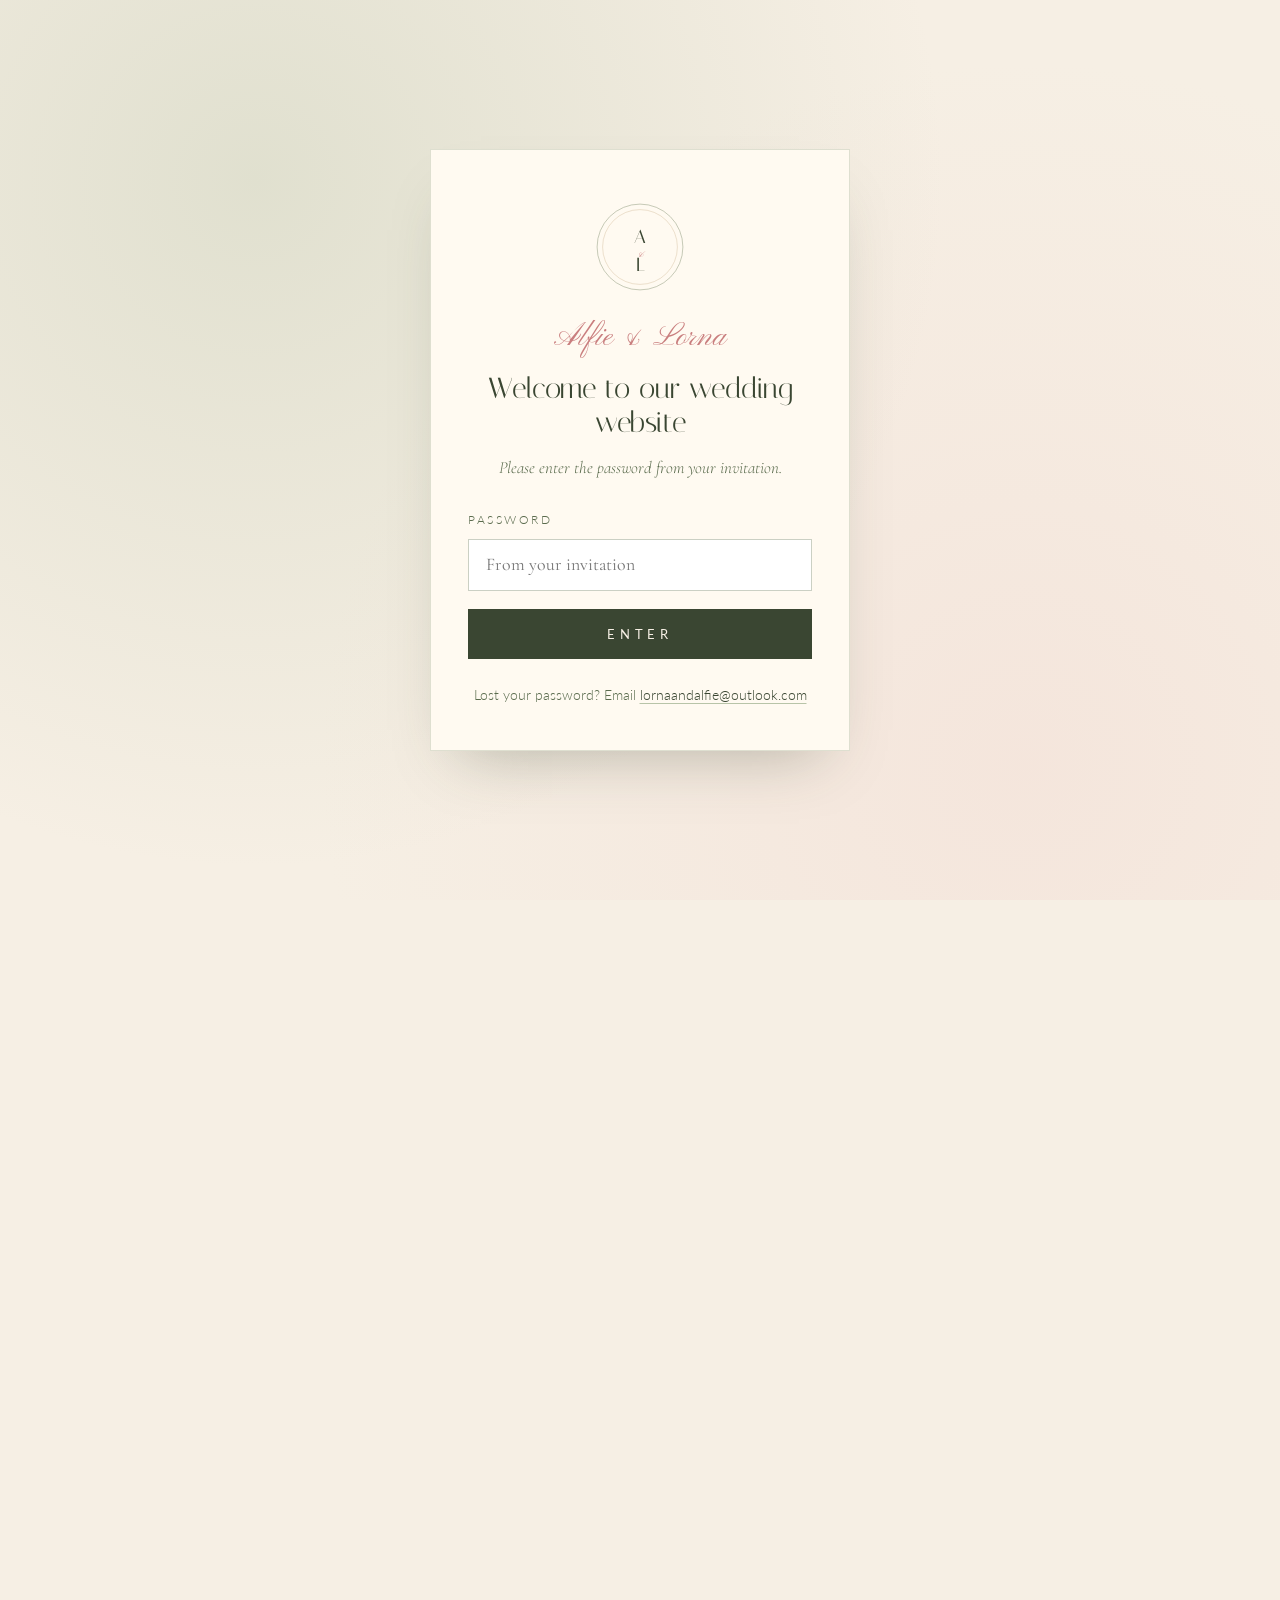
==== day.html @ e1219769 "Guest list: add Katie Broomhead, Jacs Payne, Rachael Farrell (day); RSVP deadline -> 1st October Co-" ====
<!DOCTYPE html>
<html lang="en-GB">
<head>
  <meta charset="UTF-8" />
  <script>document.documentElement.className += " js";</script>
  <meta name="viewport" content="width=device-width, initial-scale=1.0, viewport-fit=cover" />
  <meta name="theme-color" content="#f6efe4" />
  <!-- Private wedding site. Kept out of search engines: see also robots.txt -->
  <meta name="robots" content="noindex, nofollow" />

  <title>The Day · Alfie &amp; Lorna</title>
  <meta name="description" content="The order of the day for Alfie and Lorna's wedding at Fruin Farm on 15 May 2027, from the 1:00 pm ceremony through to the evening ceilidh." />
  <link rel="canonical" href="https://www.alflorna.com/day" />

  <!-- Social share card (WhatsApp / iMessage / Facebook) -->
  <meta property="og:type" content="website" />
  <meta property="og:site_name" content="Alfie &amp; Lorna" />
  <meta property="og:title" content="The Day · Alfie &amp; Lorna" />
  <meta property="og:description" content="The order of the day for Alfie and Lorna's wedding at Fruin Farm on 15 May 2027, from the 1:00 pm ceremony through to the evening ceilidh." />
  <meta property="og:locale" content="en_GB" />
  <meta property="og:url" content="https://www.alflorna.com/day" />
  <meta property="og:image" content="https://www.alflorna.com/brand_assets/header_glen.jpg" />
  <meta property="og:image:alt" content="Glen Fruin, looking over the hills near Fruin Farm" />
  <meta name="twitter:card" content="summary_large_image" />
  <meta name="twitter:image" content="https://www.alflorna.com/brand_assets/header_glen.jpg" />
  <meta name="twitter:title" content="The Day · Alfie &amp; Lorna" />
  <meta name="twitter:description" content="The order of the day for Alfie and Lorna's wedding at Fruin Farm on 15 May 2027, from the 1:00 pm ceremony through to the evening ceilidh." />
  <link rel="icon" href="/favicon.svg" type="image/svg+xml" />
  <link rel="preconnect" href="https://fonts.googleapis.com" />
  <link rel="preconnect" href="https://fonts.gstatic.com" crossorigin />
  <link href="https://fonts.googleapis.com/css2?family=Cormorant+Garamond:ital,wght@0,400;0,500;0,600;1,400&family=Italiana&family=Lato:wght@300;400;700&family=Pinyon+Script&display=swap" rel="stylesheet" />
  <link rel="stylesheet" href="styles.css?v=20260729-72" />

  <script type="application/ld+json">
  {
    "@context": "https://schema.org",
    "@type": "Event",
    "name": "The Wedding of Alfie & Lorna",
    "startDate": "2027-05-15T13:30:00+01:00",
    "eventStatus": "https://schema.org/EventScheduled",
    "eventAttendanceMode": "https://schema.org/OfflineEventAttendanceMode",
    "description": "The wedding of Alfie & Lorna at Fruin Farm, Glen Fruin, Loch Lomond, Scotland.",
    "location": {
      "@type": "Place",
      "name": "Fruin Farm",
      "address": {
        "@type": "PostalAddress",
        "streetAddress": "Glen Fruin",
        "addressLocality": "Helensburgh",
        "postalCode": "G84 9EE",
        "addressRegion": "Argyll and Bute",
        "addressCountry": "GB"
      },
      "geo": {
        "@type": "GeoCoordinates",
        "latitude": 56.0157,
        "longitude": -4.7270
      }
    }
  }
  </script>
</head><body>
<!-- ============ DRIFTING LEAVES BACKDROP ============ -->
  <div class="leaves" aria-hidden="true">
    <span class="leaf leaf-1"></span>
    <span class="leaf leaf-2"></span>
    <span class="leaf leaf-3"></span>
    <span class="leaf leaf-4"></span>
    <span class="leaf leaf-5"></span>
    <span class="leaf leaf-6"></span>
    <span class="leaf leaf-7"></span>
    <span class="leaf leaf-8"></span>
    <span class="leaf leaf-9"></span>
  </div>

  <!-- Right-rail navigator removed -->

<!-- ============ GUEST LOGIN GATE ============ -->
  <div id="gate" class="gate" hidden>
    <div class="gate-card">
      <svg viewBox="0 0 200 200" class="gate-mark" aria-hidden="true">
        <circle cx="100" cy="100" r="78" fill="none" stroke="#7d8a6b" stroke-width="0.8" />
        <circle cx="100" cy="100" r="68" fill="none" stroke="#b89968" stroke-width="0.5" />
        <text x="100" y="92" text-anchor="middle" font-family="Italiana, serif" font-size="34" fill="#3a4632">A</text>
        <text x="100" y="118" text-anchor="middle" font-family="Pinyon Script, cursive" font-size="22" fill="#c97e7e" font-style="italic">&amp;</text>
        <text x="100" y="144" text-anchor="middle" font-family="Italiana, serif" font-size="34" fill="#3a4632">L</text>
      </svg>
      <p class="gate-eyebrow">Alfie &amp; Lorna</p>
      <p class="gate-title">Welcome to our wedding website</p>
      <p class="gate-lead">Please enter the password from your invitation.</p>
      <form id="gate-form" class="gate-form">
        <label>Password
          <input type="password" id="gate-pass" autocomplete="current-password" placeholder="From your invitation" required />
        </label>
        <button type="submit" class="primary-btn">Enter</button>
        <p id="gate-error" class="gate-error" hidden></p>
      </form>
      <p class="gate-help">Lost your password? Email <a href="mailto:lornaandalfie@outlook.com">lornaandalfie@outlook.com</a></p>
    </div>
  </div>

  <div class="nav-backdrop" id="nav-backdrop" aria-hidden="true"></div>

  <main id="site-view">

    <!-- ============ TOP NAV ============ -->
    <nav class="topnav" id="topnav">
      <a href="/" class="brand" aria-label="Alfie and Lorna home">
        <svg viewBox="0 0 140 60" width="140" height="60">
          <text x="70" y="44" text-anchor="middle" font-family="Italiana, serif" font-size="44" fill="currentColor" letter-spacing="2">A<tspan fill="#c97e7e" font-family="Pinyon Script, cursive" font-size="36" dx="6" dy="-4">&amp;</tspan><tspan dx="6" dy="4">L</tspan></text>
        </svg>
      </a>
      <div class="nav-countdown" aria-label="Countdown to the wedding">
        <span class="cd-title">Countdown</span>
        <span class="cd-units"><span><b data-cd="days">--</b>d</span><span><b data-cd="hours">--</b>h</span><span><b data-cd="minutes">--</b>m</span><span><b data-cd="seconds">--</b>s</span></span>
      </div>
      <button class="nav-toggle" id="nav-toggle" aria-label="Open menu" aria-expanded="false">
        <span></span><span></span><span></span>
      </button>
      <ul id="nav-menu">
        <li><a href="/">Home</a></li>
        <li><a href="/day">The Day</a></li>
        <li class="nav-dropdown">
          <button type="button" class="nav-drop-btn" id="nav-drop-btn" aria-expanded="false" aria-haspopup="true">
            Info
            <svg viewBox="0 0 24 24" width="12" height="12" aria-hidden="true"><path d="M5 9 L12 16 L19 9" fill="none" stroke="currentColor" stroke-width="2" stroke-linecap="round" stroke-linejoin="round"/></svg>
          </button>
          <ul class="nav-drop-menu" id="nav-drop-menu" hidden>
            <li><a href="/#story">Our Story</a></li>
            <li><a href="/venue">Venue</a></li>
            <li><a href="/travel">Travel &amp; Stay</a></li>
            <li><a href="/gallery">Gallery</a></li>
            <li><a href="/dress">Dress Code</a></li>
            <li><a href="/faq">FAQs</a></li>
          </ul>
        </li>
        <li><a href="/rsvp" class="nav-rsvp">RSVP</a></li>
      </ul>
    </nav>

<!-- ============ THE DAY / SCHEDULE ============ -->
    <div class="tartan-stripe" aria-hidden="true"></div>
    <section id="schedule" class="section section-sage">
      <p class="section-eyebrow reveal">The Day</p>
      <h1 class="page-title reveal">Order of celebrations</h1>
      <p class="lead reveal">Here's how the day will unfold. Times are approximate.</p>

      <ol class="schedule">
        <li class="reveal">
          <div class="sch-icon">
            <svg viewBox="0 0 40 40"><circle cx="20" cy="20" r="14" fill="none" stroke="#3a4632" stroke-width="1.2"/><path d="M20 12 V20 L26 24" fill="none" stroke="#3a4632" stroke-width="1.2" stroke-linecap="round"/></svg>
          </div>
          <span class="time">1:00 pm</span>
          <div class="sch-text"><strong>Guests arrive</strong></div>
        </li>
        <li class="reveal">
          <div class="sch-icon">
            <svg viewBox="0 0 40 40"><path d="M10 30 L20 14 L30 30 Z M16 30 V24 H24 V30" fill="none" stroke="#3a4632" stroke-width="1.2" stroke-linejoin="round"/></svg>
          </div>
          <span class="time">1:30 pm</span>
          <div class="sch-text"><strong>The ceremony</strong><span>Outdoors, weather permitting. Please be seated a little before 1:30 pm so we can begin on time.</span></div>
        </li>
        <li class="reveal">
          <div class="sch-icon">
            <svg viewBox="0 0 40 40"><path d="M14 14 V26 Q14 30 20 30 Q26 30 26 26 V14 Z M14 14 H26 M20 30 V36" fill="none" stroke="#3a4632" stroke-width="1.2" stroke-linejoin="round"/></svg>
          </div>
          <span class="time">2:00 pm</span>
          <div class="sch-text"><strong>Drinks, canapés &amp; photographs</strong><span>2:00 to 4:00 pm.</span></div>
        </li>
        <li class="reveal">
          <div class="sch-icon">
            <svg viewBox="0 0 40 40"><circle cx="20" cy="22" r="9" fill="none" stroke="#3a4632" stroke-width="1.2"/><path d="M11 22 H29 M14 12 H26" fill="none" stroke="#3a4632" stroke-width="1.2" stroke-linecap="round"/></svg>
          </div>
          <span class="time">4:00 pm</span>
          <div class="sch-text"><strong>Wedding meal &amp; speeches</strong><span>4:00 to 6:00 pm.</span></div>
        </li>
        <li class="reveal">
          <div class="sch-icon">
            <svg viewBox="0 0 40 40"><circle cx="20" cy="16" r="6" fill="none" stroke="#3a4632" stroke-width="1.2"/><path d="M20 22 C12 22 8 28 8 34 H32 C32 28 28 22 20 22 Z" fill="none" stroke="#3a4632" stroke-width="1.2" stroke-linejoin="round"/></svg>
          </div>
          <span class="time">6:00 pm</span>
          <div class="sch-text"><strong>Evening guests arrive</strong></div>
        </li>
        <li class="reveal">
          <div class="sch-icon">
            <svg viewBox="0 0 40 40"><path d="M12 28 H28 M14 28 V18 H26 V28 M16 18 V14 H24 V18 M19 14 V10 H21 V14" fill="none" stroke="#3a4632" stroke-width="1.2"/></svg>
          </div>
          <span class="time">6:30 pm</span>
          <div class="sch-text"><strong>Cake cut &amp; first dance</strong></div>
        </li>
        <li class="reveal">
          <div class="sch-icon">
            <svg viewBox="0 0 40 40"><path d="M14 12 V24 A4 4 0 1 0 18 24 V14 H26" fill="none" stroke="#3a4632" stroke-width="1.2" stroke-linejoin="round"/></svg>
          </div>
          <span class="time">7:00 pm</span>
          <div class="sch-text"><strong>Ceilidh</strong><span>Live ceilidh band. No experience needed, the caller will keep you right.</span></div>
        </li>
        <li class="reveal">
          <div class="sch-icon">
            <svg viewBox="0 0 40 40"><path d="M12 16 H26 V24 Q26 28 20 28 Q14 28 14 24 Z M26 18 H30 Q32 20 30 22 H26" fill="none" stroke="#3a4632" stroke-width="1.2" stroke-linejoin="round"/><path d="M16 12 Q17 10 16 8 M21 12 Q22 10 21 8" fill="none" stroke="#3a4632" stroke-width="1.2" stroke-linecap="round"/></svg>
          </div>
          <span class="time">8:30 pm</span>
          <div class="sch-text"><strong>Band break &amp; evening buffet</strong></div>
        </li>
        <li class="reveal">
          <div class="sch-icon">
            <svg viewBox="0 0 40 40"><path d="M14 12 V24 A4 4 0 1 0 18 24 V14 H26 M26 12 V22 A4 4 0 1 1 22 26" fill="none" stroke="#3a4632" stroke-width="1.2" stroke-linejoin="round"/></svg>
          </div>
          <span class="time">9:00 pm</span>
          <div class="sch-text"><strong>Evening band</strong></div>
        </li>
        <li class="reveal">
          <div class="sch-icon">
            <svg viewBox="0 0 40 40"><path d="M14 14 V26 Q14 30 20 30 Q26 30 26 26 V14 Z M14 14 H26 M20 30 V36" fill="none" stroke="#3a4632" stroke-width="1.2" stroke-linejoin="round"/></svg>
          </div>
          <span class="time">11:45 pm</span>
          <div class="sch-text"><strong>Last orders</strong></div>
        </li>
        <li class="reveal">
          <div class="sch-icon">
            <svg viewBox="0 0 40 40"><path d="M28 18 A8 8 0 1 1 22 12 A6 6 0 0 0 28 18 Z" fill="none" stroke="#3a4632" stroke-width="1.2" stroke-linejoin="round"/></svg>
          </div>
          <span class="time">12:00 am</span>
          <div class="sch-text"><strong>Home time</strong><span>Thank you for celebrating with us. Safe travels home.</span></div>
        </li>
      </ol>
    </section>

    <div class="tartan-stripe tartan-stripe-footer" aria-hidden="true"></div>

<!-- ============ FOOTER ============ -->
    <footer class="site-footer">
      <div class="footer-mark">
        <svg viewBox="0 0 100 100">
          <circle cx="50" cy="50" r="40" fill="none" stroke="#b89968" stroke-width="0.6"/>
          <text x="50" y="46" text-anchor="middle" font-family="Italiana, serif" font-size="22" fill="#f6efe4">A</text>
          <text x="50" y="62" text-anchor="middle" font-family="Pinyon Script, cursive" font-size="14" fill="#c97e7e">&amp;</text>
          <text x="50" y="78" text-anchor="middle" font-family="Italiana, serif" font-size="22" fill="#f6efe4">L</text>
        </svg>
      </div>
      <p class="footer-line">Alfie &amp; Lorna · Fruin Farm · 15 May 2027</p>
      <p class="muted">Questions? <a href="mailto:lornaandalfie@outlook.com">lornaandalfie@outlook.com</a></p>
      <p class="footer-credit"><span class="saltire" aria-label="Scotland" title="Scotland"></span></p>
      <p class="footer-by">Website by <a href="https://autoeight.ai/" target="_blank" rel="noopener">Autoeight AI</a></p>
    </footer>
  </main>

  <script src="guests.js?v=20260729-6"></script>
  <script src="app.js?v=20260729-27"></script>
</body>
</html>
---- styles.css ----
/* =========================================================
   Alfie & Lorna — elegant, classic, floral, Scottish wildlife
   ========================================================= */

:root {
  --cream: #f6efe4;
  --cream-2: #ede4d3;
  --paper: #fffaf1;
  --sage: #b8c4a8;
  --sage-deep: #7d8a6b;
  --sage-deeper: #5a6b4d;
  --forest: #3a4632;
  --blush: #f3dcd4;
  --blush-soft: #faece6;
  --blush-deep: #c97e7e;
  --peach: #e8c4a8;
  --fox: #a85a3a;
  --gold: #b89968;
  --ink: #2a2620;

  --serif: 'Cormorant Garamond', 'Garamond', serif;
  --display: 'Italiana', 'Cormorant Garamond', serif;
  --script: 'Pinyon Script', 'Brush Script MT', cursive;
  --sans: 'Lato', system-ui, sans-serif;

  --shadow-soft: 0 20px 50px -25px rgba(58, 70, 50, 0.25);
  --shadow-lift: 0 30px 60px -30px rgba(58, 70, 50, 0.35);
}

* { box-sizing: border-box; }

html { scroll-behavior: smooth; }

html, body {
  margin: 0;
  padding: 0;
  background: var(--cream);
  color: var(--ink);
  font-family: var(--sans);
  font-weight: 300;
  line-height: 1.7;
  font-size: 17px;
  -webkit-font-smoothing: antialiased;
  overflow-x: hidden;
}

/* Subtle paper texture */
body::before {
  content: "";
  position: fixed;
  inset: 0;
  pointer-events: none;
  z-index: 1;
  opacity: 0.35;
  mix-blend-mode: multiply;
  background-image:
    radial-gradient(circle at 20% 30%, rgba(184, 153, 104, 0.05) 1px, transparent 1px),
    radial-gradient(circle at 70% 80%, rgba(125, 138, 107, 0.05) 1px, transparent 1px);
  background-size: 4px 4px, 7px 7px;
}

h1, h2, h3, h4 {
  font-family: var(--serif);
  font-weight: 500;
  letter-spacing: 0.01em;
  margin: 0 0 0.6em;
  color: var(--forest);
}

/* .page-title is the single <h1> on the inner pages. It must render exactly
   like an h2 — the change is document structure, not design. */
h2,
.page-title {
  font-family: var(--display);
  font-size: clamp(2.2rem, 5vw, 4rem);
  text-align: center;
  margin-bottom: 0.4em;
  line-height: 1.05;
}

h3 { font-size: 1.4rem; font-style: italic; font-weight: 500; }
h4 { font-size: 1.2rem; font-style: italic; font-weight: 500; }

a {
  color: var(--forest);
  text-decoration: underline;
  text-decoration-color: var(--sage);
  text-underline-offset: 3px;
  transition: color .25s, text-decoration-color .25s;
}
a:hover { color: var(--blush-deep); text-decoration-color: var(--blush-deep); }

.section-eyebrow {
  text-align: center;
  font-family: var(--script);
  font-size: 2rem;
  color: var(--blush-deep);
  margin: 0 0 0.2em;
  letter-spacing: 0.02em;
}

.lead {
  text-align: center;
  font-family: var(--serif);
  font-style: italic;
  font-size: clamp(1.05rem, 1.6vw, 1.25rem);
  color: var(--sage-deeper);
  max-width: 680px;
  margin: 0 auto 3.5rem;
}

.subhead {
  text-align: center;
  font-family: var(--display);
  font-size: clamp(1.6rem, 3vw, 2.2rem);
  margin: 5rem 0 2rem;
  color: var(--forest);
}

.amp {
  font-family: var(--script);
  color: var(--blush-deep);
  font-weight: 400;
  margin: 0 0.18em;
}

/* =========================================================
   INTRO ANIMATION
   ========================================================= */
.intro {
  position: fixed;
  inset: 0;
  z-index: 1000;
  overflow: hidden;
  pointer-events: none;            /* never blocks the site underneath */
}
/* Two cream panels that part like opening a book, revealing the site */
.intro-half {
  position: absolute;
  top: 0;
  bottom: 0;
  width: 50.5%;                    /* slight overlap so there's no centre seam */
  background: var(--cream);
  will-change: transform;
}
.intro-left {
  left: 0;
  animation: bookLeft 1.15s 2s cubic-bezier(0.66, 0, 0.2, 1) forwards;
}
.intro-right {
  right: 0;
  animation: bookRight 1.15s 2s cubic-bezier(0.66, 0, 0.2, 1) forwards;
}
.intro-mark {
  position: absolute;
  top: 50%;
  left: 50%;
  width: 200px;
  height: 200px;
  transform: translate(-50%, -50%);
  animation: introScale 1.6s ease-out, markOut 0.55s 1.85s ease-in forwards;
}
.intro-ring {
  transform-origin: center;
  animation: ringDraw 1.4s ease-out;
}
.intro-ring-2 { animation-delay: 0.2s; animation-fill-mode: backwards; }
.intro-mark text {
  opacity: 0;
  animation: textIn 0.8s 0.6s forwards;
}
.intro.is-done { display: none; }

@keyframes bookLeft  { to { transform: translateX(-100%); } }
@keyframes bookRight { to { transform: translateX(100%); } }
@keyframes markOut {
  to { opacity: 0; transform: translate(-50%, -50%) scale(1.08); }
}
@keyframes introScale {
  from { opacity: 0; transform: translate(-50%, -50%) scale(0.85); }
  to   { opacity: 1; transform: translate(-50%, -50%) scale(1); }
}
@keyframes ringDraw {
  from { stroke-dasharray: 500; stroke-dashoffset: 500; opacity: 0; }
  to { stroke-dasharray: 500; stroke-dashoffset: 0; opacity: 1; }
}
@keyframes textIn { to { opacity: 1; } }

/* =========================================================
   DRIFTING LEAVES
   ========================================================= */
.leaves {
  position: fixed;
  inset: 0;
  pointer-events: none;
  z-index: 2;
  overflow: hidden;
  /* Hint to the compositor that this layer animates — keeps it on the GPU. */
  contain: strict;
}
/* A real-looking leaf: asymmetric blade, midrib, side veins and a stem.
   The span falls slowly; its ::before sways like a leaf on the air.
   Everything stays transform/opacity-only for compositing. */
.leaf {
  position: absolute;
  top: -10%;
  width: 22px;
  height: 28px;
  opacity: 0;
  /* ease-in gives the fall a gravitational pull (accelerates downward) */
  animation: leafFall var(--fall, 40s) cubic-bezier(0.38, 0.03, 0.9, 0.72) infinite;
  animation-delay: var(--delay, 0s);
  will-change: transform, opacity;
  transform: translate3d(0, 0, 0);
  backface-visibility: hidden;
}
.leaf::before {
  content: "";
  display: block;
  width: 100%;
  height: 100%;
  transform: scale(var(--leaf-scale, 1));
  background: no-repeat center / contain;
  /* Real leaf photos (cut to transparency) */
  background-image: url("brand_assets/leaf_cut.png");
  animation: leafSway var(--sway, 5.4s) ease-in-out infinite alternate;
}
/* A second leaf shape (transparent sycamore) mixed among the green */
.leaf-2::before,
.leaf-4::before,
.leaf-6::before,
.leaf-8::before {
  background-image: url("brand_assets/pngtree-sycamore-leaf-wide-and-lobed-isolated-on-transparent-background-png-image_21221949.png");
}

/* Staggered delays keep several leaves falling top→bottom at any moment,
   with varied speed, size and sway for a natural look. */
.leaf-1 { left: 8%;  --delay: 0s;  --fall: 22s; --sway: 5.1s; --leaf-scale: 1;    }
.leaf-2 { left: 20%; --delay: 12s; --fall: 27s; --sway: 6.2s; --leaf-scale: 0.8;  }
.leaf-3 { left: 33%; --delay: 5s;  --fall: 24s; --sway: 4.8s; --leaf-scale: 1.05; }
.leaf-4 { left: 46%; --delay: 17s; --fall: 29s; --sway: 5.8s; --leaf-scale: 0.9;  }
.leaf-5 { left: 58%; --delay: 8s;  --fall: 25s; --sway: 5.5s; --leaf-scale: 0.7;  }
.leaf-6 { left: 70%; --delay: 20s; --fall: 31s; --sway: 6.6s; --leaf-scale: 0.95; }
.leaf-7 { left: 82%; --delay: 3s;  --fall: 23s; --sway: 5.3s; --leaf-scale: 1.1;  }
.leaf-8 { left: 92%; --delay: 15s; --fall: 28s; --sway: 6.0s; --leaf-scale: 0.75; }
.leaf-9 { left: 26%; --delay: 24s; --fall: 33s; --sway: 5.7s; --leaf-scale: 0.85; }

/* Slow fall straight down the compositor; gentle horizontal wander built
   into the sway. Subtle: barely-there opacity, no full rotations. */
@keyframes leafFall {
  0%   { transform: translate3d(0, -6vh, 0); opacity: 0; }
  6%   { opacity: 0.32; }
  25%  { transform: translate3d(5vw, 24vh, 0); }
  50%  { transform: translate3d(-3vw, 52vh, 0); }
  75%  { transform: translate3d(6vw, 80vh, 0); }
  84%  { opacity: 0.32; }
  100% { transform: translate3d(2vw, 114vh, 0); opacity: 0; }
}
@keyframes leafSway {
  0%   { transform: scale(var(--leaf-scale, 1)) rotate(-58deg) translateX(-16px); }
  50%  { transform: scale(var(--leaf-scale, 1)) rotate(20deg)  translateX(4px); }
  100% { transform: scale(var(--leaf-scale, 1)) rotate(74deg)  translateX(16px); }
}

/* Pause the animation entirely when the tab is hidden — saves CPU/battery. */
.leaves[data-paused="1"] .leaf { animation-play-state: paused; }

/* Drop two leaves on small screens — fewer composited layers, smoother scroll. */
@media (max-width: 720px) {
  .leaf-4, .leaf-5, .leaf-6, .leaf-7, .leaf-8, .leaf-9 { display: none; }
}

/* =========================================================
   TOP NAV
   ========================================================= */
.topnav {
  position: fixed;
  top: 0;
  left: 0;
  right: 0;
  z-index: 100;
  display: flex;
  align-items: center;
  justify-content: space-between;
  padding: 1.2rem 2rem;
  transition: background .35s, box-shadow .35s, padding .35s;
}
.topnav.scrolled {
  background: rgba(246, 239, 228, 0.92);
  backdrop-filter: blur(10px);
  -webkit-backdrop-filter: blur(10px);
  box-shadow: 0 2px 20px -10px rgba(58, 70, 50, 0.2);
  padding: 0.7rem 2rem;
}
.topnav .brand {
  color: var(--forest);
  display: flex;
  align-items: center;
  text-decoration: none;
  transition: transform .3s, color .3s;
}
.topnav .brand:hover { transform: scale(1.04); color: var(--blush-deep); }
.topnav .brand svg { display: block; transition: width .35s, height .35s; }
.topnav.scrolled .brand svg { width: 100px; height: 44px; }
.topnav ul {
  list-style: none;
  display: flex;
  gap: 1.8rem;
  margin: 0;
  padding: 0;
}
.topnav a {
  position: relative;
  font-family: var(--sans);
  font-size: 0.74rem;
  letter-spacing: 0.22em;
  text-transform: uppercase;
  color: var(--forest);
  text-decoration: none;
  padding: 4px 0;
}
.topnav a::after {
  content: "";
  position: absolute;
  left: 50%;
  bottom: -2px;
  width: 0;
  height: 1px;
  background: var(--blush-deep);
  transition: width .35s, left .35s;
}
.topnav a:hover { color: var(--blush-deep); }
.topnav a:hover::after { width: 100%; left: 0; }

.nav-toggle {
  display: none;
  background: none;
  border: none;
  cursor: pointer;
  width: 28px;
  height: 22px;
  position: relative;
  padding: 0;
}
.nav-toggle span {
  display: block;
  position: absolute;
  left: 0;
  width: 100%;
  height: 2.5px;
  border-radius: 2px;
  background: var(--forest);
  box-shadow: 0 1px 2px rgba(0, 0, 0, 0.28);   /* readable on any background */
  transition: transform .3s, opacity .3s, top .3s;
}
.nav-toggle span:nth-child(1) { top: 4px; }
.nav-toggle span:nth-child(2) { top: 11px; }
.nav-toggle span:nth-child(3) { top: 18px; }
.nav-toggle.is-open span:nth-child(1) { top: 11px; transform: rotate(45deg); }
.nav-toggle.is-open span:nth-child(2) { opacity: 0; }
.nav-toggle.is-open span:nth-child(3) { top: 11px; transform: rotate(-45deg); }

/* Menu dismiss scrim — only used on mobile (see media query below) */
.nav-backdrop { display: none; }

/* =========================================================
   HERO
   ========================================================= */
.hero {
  position: relative;
  min-height: 100vh;
  display: flex;
  flex-direction: column;
  overflow: hidden;
}
.hero-bg {
  position: absolute;
  inset: 0;
  background:
    radial-gradient(ellipse at 30% 20%, rgba(243, 220, 212, 0.55) 0%, transparent 50%),
    radial-gradient(ellipse at 70% 80%, rgba(184, 196, 168, 0.55) 0%, transparent 55%),
    linear-gradient(180deg, #fbf6ec 0%, var(--cream) 100%);
}

/* Glen Fruin panorama — framed at its natural size so it stays sharp */
.hero-photo {
  width: min(1000px, 92vw);
  margin: 2.4rem auto 0;
}
.hero-photo img {
  display: block;
  width: 100%;
  height: clamp(200px, 32vh, 330px);
  object-fit: cover;
  object-position: center 55%;
  border-radius: 14px;
  border: 1px solid rgba(125, 138, 107, 0.3);
  box-shadow: var(--shadow-lift);
}

.hero-wildlife { position: absolute; inset: 0; pointer-events: none; }

.branch {
  position: absolute;
  width: 40vw;
  max-width: 540px;
  min-width: 280px;
  opacity: 0.85;
}
.branch-tl { top: 0; left: 0; }
.branch-br { bottom: 0; right: 0; transform: scale(-1, 1); }
.branch-br > g { transform-origin: center; }
.draw-path path {
  stroke-dasharray: 600;
  stroke-dashoffset: 600;
  animation: drawPath 2.4s 2s ease-out forwards;
}
.bloom { opacity: 0; animation: bloomIn 1.2s 3.6s ease-out forwards; }

@keyframes drawPath { to { stroke-dashoffset: 0; } }
@keyframes bloomIn  { from { opacity: 0; transform: scale(0.8); } to { opacity: 1; transform: scale(1); } }

/* (fox + flying birds removed — only the small kingfisher remains) */

.hero-inner {
  position: relative;
  z-index: 5;
  flex: 1;
  display: flex;
  flex-direction: column;
  align-items: center;
  justify-content: center;
  text-align: center;
  padding: 7rem 1.5rem 4rem;
}

.eyebrow {
  font-family: var(--script);
  font-size: 1.7rem;
  color: var(--blush-deep);
  margin: 0 0 0.4rem;
  letter-spacing: 0.02em;
}

.couple-names {
  font-family: var(--display);
  font-size: clamp(3.8rem, 11vw, 7.5rem);
  font-weight: 400;
  margin: 0;
  line-height: 1;
  color: var(--forest);
  display: flex;
  flex-wrap: wrap;
  justify-content: center;
  gap: 0 0.15em;
}
.couple-names > span {
  display: inline-block;
}
.couple-names > span:nth-child(2) { color: var(--blush-deep); font-family: var(--script); font-size: 0.7em; align-self: center; }

/* One-off, low-key warm flame that sweeps across the names left → right on
   first load (added/removed by JS after the intro). */
.home .couple-names.flame span {
  color: transparent;
  -webkit-text-fill-color: transparent;
  background-image: linear-gradient(100deg,
    #fdfaf3 0%,  #fdfaf3 42%,
    #edcaa6 47%, #f6e3ca 50%, #edcaa6 53%,
    #fdfaf3 58%, #fdfaf3 100%);
  -webkit-background-clip: text;
  background-clip: text;
  background-size: 300% 100%;
  background-position: 100% 0;
  text-shadow: none;
  animation: nameFlame 2s ease-out forwards;
}
.home .couple-names.flame span:nth-child(1) { animation-delay: 0s; }
.home .couple-names.flame span:nth-child(2) { animation-delay: .35s; }
.home .couple-names.flame span:nth-child(3) { animation-delay: .7s; }
@keyframes nameFlame {
  from { background-position: 100% 0; }
  to   { background-position: 0% 0; }
}

.hero-divider {
  display: flex;
  align-items: center;
  gap: 1rem;
  margin: 2rem 0 1.4rem;
  width: min(360px, 80vw);
}
.hero-divider span {
  flex: 1;
  height: 1px;
  background: linear-gradient(90deg, transparent, var(--sage-deep), transparent);
}
.hero-divider svg { animation: starSpin 8s ease-in-out infinite; }
@keyframes starSpin { 0%,100% { transform: rotate(0); } 50% { transform: rotate(180deg); } }

.hero-date {
  font-family: var(--serif);
  font-size: clamp(1.1rem, 1.6vw, 1.4rem);
  font-style: italic;
  margin: 0 0 0.5rem;
  color: var(--forest);
  letter-spacing: 0.04em;
}
.hero-venue {
  font-family: var(--sans);
  font-size: 0.78rem;
  letter-spacing: 0.35em;
  text-transform: uppercase;
  color: var(--sage-deeper);
  margin: 0;
}

/* Countdown */
.countdown {
  display: flex;
  gap: 1.4rem;
  margin: 3rem 0 2.5rem;
  flex-wrap: wrap;
  justify-content: center;
}
.cd-block {
  min-width: 80px;
  padding: 1.1rem 1.4rem;
  background: rgba(255, 250, 241, 0.7);
  backdrop-filter: blur(6px);
  border: 1px solid rgba(125, 138, 107, 0.2);
  text-align: center;
  transition: transform .3s, box-shadow .3s;
}
.cd-block:hover { transform: translateY(-4px); box-shadow: var(--shadow-soft); }
.cd-num {
  display: block;
  font-family: var(--display);
  font-size: 2.2rem;
  color: var(--forest);
  line-height: 1;
}
.cd-lbl {
  display: block;
  margin-top: 0.4rem;
  font-family: var(--sans);
  font-size: 0.65rem;
  letter-spacing: 0.3em;
  text-transform: uppercase;
  color: var(--sage-deeper);
}

.hero-actions {
  display: flex;
  flex-direction: column;
  align-items: center;
  gap: 1.4rem;
  margin-top: 1.4rem;
}

.hero-rsvp {
  display: inline-flex;
  align-items: center;
  gap: 0.7rem;
  padding: 1.1rem 3.2rem;
  background: var(--forest);
  color: var(--cream);
  font-family: var(--sans);
  font-size: 0.85rem;
  letter-spacing: 0.4em;
  text-transform: uppercase;
  text-decoration: none;
  position: relative;
  overflow: hidden;
  border: 1px solid var(--forest);
  box-shadow: 0 14px 30px -12px rgba(58, 70, 50, 0.45);
  transition: transform .3s, background .3s, box-shadow .3s, letter-spacing .3s;
}
.hero-rsvp::before {
  content: "";
  position: absolute;
  inset: 0;
  background: linear-gradient(135deg, transparent 40%, rgba(255,255,255,0.3), transparent 60%);
  transform: translateX(-100%);
  transition: transform .7s;
}
.hero-rsvp:hover {
  background: var(--blush-deep);
  border-color: var(--blush-deep);
  color: var(--cream);
  transform: translateY(-3px);
  letter-spacing: 0.45em;
  box-shadow: 0 20px 40px -14px rgba(201, 126, 126, 0.6);
}
.hero-rsvp:hover::before { transform: translateX(100%); }
.hero-rsvp svg { transition: transform .3s; }
.hero-rsvp:hover svg { transform: translateX(4px); }

.hero-cta {
  display: inline-flex;
  align-items: center;
  gap: 0.5rem;
  font-family: var(--sans);
  font-size: 0.72rem;
  letter-spacing: 0.35em;
  text-transform: uppercase;
  text-decoration: none;
  color: var(--sage-deeper);
  padding: 0.6rem 0;
  position: relative;
}
.hero-cta::after {
  content: "";
  position: absolute;
  left: 0;
  bottom: 0;
  width: 100%;
  height: 1px;
  background: var(--sage-deeper);
  transform-origin: center;
  animation: pulseLine 2.5s ease-in-out infinite;
}
.hero-cta svg { animation: bounceY 2.5s ease-in-out infinite; }
@keyframes pulseLine { 0%,100% { transform: scaleX(0.6); opacity: 0.5; } 50% { transform: scaleX(1); opacity: 1; } }
@keyframes bounceY { 0%,100% { transform: translateY(0); } 50% { transform: translateY(4px); } }

/* =========================================================
   QUOTE STRIP
   ========================================================= */
.quote-strip {
  background: var(--paper);
  padding: 5rem 1.5rem;
  text-align: center;
}
.quote-frame {
  max-width: 720px;
  margin: 0 auto;
}
.quote-flourish { width: 100%; max-width: 400px; height: 30px; }
.quote-flourish.flip { transform: rotate(180deg); }
.quote {
  font-family: var(--serif);
  font-style: italic;
  font-size: clamp(1.2rem, 2.5vw, 1.8rem);
  color: var(--forest);
  margin: 1.5rem 0;
  line-height: 1.5;
}
.quote-author {
  font-family: var(--sans);
  font-size: 0.75rem;
  letter-spacing: 0.3em;
  text-transform: uppercase;
  color: var(--sage-deeper);
  margin: 0;
}

/* =========================================================
   SECTIONS — base
   ========================================================= */
.section {
  padding: 7rem 1.5rem;
  position: relative;
  overflow: hidden;
}
.section-cream { background: var(--cream); }
.section-sage { background: linear-gradient(180deg, #d8dec9 0%, #c8d2b6 100%); }
.section-blush { background: linear-gradient(180deg, var(--blush-soft) 0%, var(--blush) 100%); }

.section-decor { position: absolute; pointer-events: none; }
.section-decor-tl { top: 30px; left: 30px; width: 200px; opacity: 0.5; }
.section-decor svg { width: 100%; height: 100%; }

/* Flower photo decoration (Day page, top-left) */
.section-decor-photo { opacity: 0.95; width: clamp(140px, 16vw, 220px); z-index: 1; }
.section-decor-photo img {
  display: block;
  width: 100%;
  height: auto;
  border-radius: 14px;
  box-shadow: 0 14px 34px -16px rgba(30, 38, 26, 0.55);
}

.floral-divider {
  display: flex;
  justify-content: center;
  margin: 0 auto 2rem;
  max-width: 320px;
}
.floral-divider svg { width: 100%; height: auto; }
.floral-divider .draw-path {
  stroke-dasharray: 400;
  stroke-dashoffset: 400;
  transition: stroke-dashoffset 1.6s ease-out;
}
.reveal.is-visible .floral-divider .draw-path,
.floral-divider.reveal.is-visible .draw-path { stroke-dashoffset: 0; }
.floral-divider .bloom-center {
  opacity: 0;
  transform-origin: 150px 25px;
  transform: scale(0.5);
  transition: opacity 0.8s 1s, transform 0.8s 1s;
}
.reveal.is-visible .floral-divider .bloom-center,
.floral-divider.reveal.is-visible .bloom-center { opacity: 1; transform: scale(1); }

/* =========================================================
   STORY / TIMELINE
   ========================================================= */
.timeline {
  position: relative;
  max-width: 720px;
  margin: 4rem auto 0;
  padding-left: 30px;
}
.timeline::before {
  content: "";
  position: absolute;
  left: 8px;
  top: 8px;
  bottom: 8px;
  width: 1px;
  background: linear-gradient(180deg, transparent, var(--sage-deep) 10%, var(--sage-deep) 90%, transparent);
}
.tl-item {
  position: relative;
  margin-bottom: 3rem;
}
.tl-item:last-child { margin-bottom: 0; }
.tl-dot {
  position: absolute;
  left: -30px;
  top: 6px;
  width: 18px;
  height: 18px;
  border-radius: 50%;
  background: var(--paper);
  border: 1.5px solid var(--sage-deep);
}
.tl-dot::after {
  content: "";
  position: absolute;
  inset: 4px;
  border-radius: 50%;
  background: var(--blush-deep);
  transform: scale(0);
  transition: transform .6s ease-out;
}
.tl-item.is-visible .tl-dot::after { transform: scale(1); }
.tl-dot-final { border-color: var(--blush-deep); }
.tl-dot-final::after { background: var(--blush-deep); }

.tl-content {
  background: var(--paper);
  padding: 1.6rem 1.8rem;
  border: 1px solid var(--cream-2);
  transition: transform .35s, box-shadow .35s;
}
.tl-content:hover { transform: translateY(-3px); box-shadow: var(--shadow-soft); }
.tl-date {
  font-family: var(--script);
  color: var(--blush-deep);
  font-size: 1.2rem;
  margin: 0 0 0.2rem;
}
.tl-content h3 { color: var(--forest); margin: 0 0 0.6rem; }
.tl-content p { margin: 0; }

/* =========================================================
   SCHEDULE
   ========================================================= */
.schedule {
  list-style: none;
  padding: 0;
  margin: 3rem auto 0;
  max-width: 680px;
}
.schedule li {
  display: grid;
  grid-template-columns: 50px 110px 1fr;
  align-items: center;
  gap: 1.4rem;
  padding: 1.4rem 0;
  border-bottom: 1px dashed rgba(58, 70, 50, 0.25);
}
.schedule li:last-child { border-bottom: none; }
.sch-icon {
  width: 44px;
  height: 44px;
  display: flex;
  align-items: center;
  justify-content: center;
  background: rgba(255, 250, 241, 0.6);
  border-radius: 50%;
  color: var(--forest);
  transition: transform .35s, background .35s;
}
.sch-icon svg { width: 24px; height: 24px; }
.schedule li:hover .sch-icon { transform: rotate(-8deg) scale(1.1); background: var(--paper); }
.schedule .time {
  font-family: var(--display);
  font-size: 1.5rem;
  color: var(--forest);
}
.sch-text { display: flex; flex-direction: column; gap: 0.15rem; }
.sch-text strong {
  font-family: var(--serif);
  font-style: italic;
  font-weight: 500;
  font-size: 1.1rem;
  color: var(--forest);
}
.sch-text span {
  font-family: var(--sans);
  font-size: 0.9rem;
  color: var(--ink);
  opacity: 0.8;
}

/* =========================================================
   VENUE
   ========================================================= */
.venue-feature {
  max-width: 1100px;
  margin: 3rem auto 4rem;
  display: grid;
  grid-template-columns: 1fr 1fr;
  gap: 3rem;
  align-items: center;
}
.venue-illustration {
  border: 1px solid var(--cream-2);
  background: var(--paper);
  overflow: hidden;
  transition: transform .5s;
}
.venue-illustration:hover { transform: scale(1.02); }
.venue-illustration svg { width: 100%; height: auto; display: block; }
.venue-feature-text h3 { color: var(--blush-deep); }
.venue-address {
  font-family: var(--script);
  color: var(--sage-deeper);
  font-size: 1.5rem;
  margin-top: 1rem;
}

.venue-grid {
  display: grid;
  grid-template-columns: repeat(auto-fit, minmax(260px, 1fr));
  gap: 2rem;
  max-width: 1100px;
  margin: 0 auto;
}
.venue-card,
.travel-card,
.stay-card,
.thing,
.dress-card,
.story-card {
  background: var(--paper);
  padding: 2.2rem 2rem;
  border: 1px solid var(--cream-2);
  transition: transform .35s, box-shadow .35s, border-color .35s;
}
.venue-card:hover,
.travel-card:hover,
.stay-card:hover,
.thing:hover,
.dress-card:hover,
.story-card:hover {
  transform: translateY(-6px);
  box-shadow: var(--shadow-lift);
  border-color: var(--sage);
}
.card-icon, .thing-icon {
  width: 50px;
  height: 50px;
  margin-bottom: 1.2rem;
  color: var(--sage-deeper);
  transition: transform .35s, color .35s;
}
.card-icon svg, .thing-icon svg { width: 100%; height: 100%; }
.venue-card:hover .card-icon,
.thing:hover .thing-icon {
  color: var(--blush-deep);
  transform: scale(1.1) rotate(-5deg);
}
.venue-card h3, .thing h3 { color: var(--forest); }

/* =========================================================
   TRAVEL & STAY
   ========================================================= */
.rsvp-decor { position: relative; }
.wl-squirrel {
  position: absolute;
  top: -50px;
  right: 8%;
  width: 100px;
  opacity: 0.85;
  animation: squirrelBob 4s ease-in-out infinite;
}
@keyframes squirrelBob {
  0%,100% { transform: translateY(0) rotate(0); }
  50% { transform: translateY(-8px) rotate(-3deg); }
}

.travel-grid, .stay-grid {
  display: grid;
  grid-template-columns: repeat(auto-fit, minmax(240px, 1fr));
  gap: 1.6rem;
  max-width: 1100px;
  margin: 0 auto;
}
.travel-card h3 { color: var(--blush-deep); }
.stay-tier {
  font-family: var(--serif);
  font-style: italic;
  font-weight: 600;
  color: var(--sage-deeper);
  font-size: 0.98rem;
  letter-spacing: 0.01em;
  margin: 0 0 0.4rem;
}
.stay-card h4 { color: var(--forest); margin-bottom: 0.5rem; }

/* =========================================================
   THINGS TO DO
   ========================================================= */
.things-grid {
  display: grid;
  grid-template-columns: repeat(auto-fit, minmax(260px, 1fr));
  gap: 2rem;
  max-width: 1100px;
  margin: 0 auto;
}

/* =========================================================
   GALLERY
   ========================================================= */
.gallery {
  display: grid;
  grid-template-columns: repeat(3, 1fr);
  gap: 1rem;
  max-width: 1100px;
  margin: 2rem auto 1.5rem;
}
.gal-item { transition: transform .4s; }
.gal-item:hover { transform: translateY(-5px) scale(1.02); }
.gal-placeholder {
  aspect-ratio: 1;
  background:
    linear-gradient(135deg, rgba(255,250,241,0.4) 0%, rgba(255,250,241,0.1) 100%),
    repeating-linear-gradient(45deg, rgba(255,255,255,0.2) 0 2px, transparent 2px 12px),
    var(--sage);
  display: flex;
  align-items: center;
  justify-content: center;
  color: var(--paper);
  font-family: var(--display);
  font-size: 1.4rem;
  letter-spacing: 0.1em;
  position: relative;
  overflow: hidden;
}
.gal-placeholder::after {
  content: "";
  position: absolute;
  inset: 0;
  background: linear-gradient(135deg, transparent 40%, rgba(255,255,255,0.25), transparent 60%);
  transform: translateX(-100%);
  transition: transform .8s;
}
.gal-item:hover .gal-placeholder::after { transform: translateX(100%); }
.gal-tall { aspect-ratio: 3/4; }
.gal-wide { aspect-ratio: 4/3; }
.gallery-note {
  text-align: center;
  font-family: var(--serif);
  font-style: italic;
  color: var(--paper);
  margin-top: 1.5rem;
}
.gallery-note code {
  font-family: 'Courier New', monospace;
  background: rgba(58, 70, 50, 0.25);
  padding: 0.1em 0.4em;
  border-radius: 3px;
  font-size: 0.9em;
}

/* =========================================================
   DRESS CODE
   ========================================================= */
.dress-grid {
  display: grid;
  grid-template-columns: 1fr 1fr;
  gap: 2rem;
  max-width: 900px;
  margin: 0 auto;
}
.swatch-row {
  display: flex;
  gap: 0.5rem;
  margin-bottom: 1.2rem;
}
.swatch {
  width: 38px;
  height: 38px;
  border-radius: 50%;
  border: 2px solid var(--paper);
  box-shadow: 0 2px 8px rgba(0,0,0,0.1);
  transition: transform .35s;
}
.swatch:hover { transform: scale(1.18); }
.dress-card h3 { color: var(--blush-deep); }
.dress-card ul { padding-left: 1.1rem; margin: 0.5rem 0 0; }
.dress-card li { margin-bottom: 0.6rem; }

/* =========================================================
   RSVP
   ========================================================= */
.rsvp-frame {
  max-width: 720px;
  margin: 0 auto;
  background: var(--paper);
  padding: 3.5rem 3rem;
  border: 1px solid var(--cream-2);
  box-shadow: var(--shadow-soft);
  position: relative;
}
.rsvp-frame::before, .rsvp-frame::after {
  content: "";
  position: absolute;
  width: 60px;
  height: 60px;
  border: 1px solid var(--gold);
}
.rsvp-frame::before { top: 12px; left: 12px; border-right: none; border-bottom: none; }
.rsvp-frame::after { bottom: 12px; right: 12px; border-left: none; border-top: none; }
.rsvp-frame .section-eyebrow {
  font-family: var(--serif);
  font-style: italic;
  font-size: 1.35rem;
  letter-spacing: 0.06em;
}

/* ===== RSVP accept / decline celebration ===== */
.rsvp-fx {
  position: absolute;
  inset: 0;
  z-index: 5;
  pointer-events: none;
  opacity: 0;
}
.rsvp-frame.is-accepted { --fx: #2fae57; --fx-glow: rgba(47, 174, 87, 0.85); }
.rsvp-frame.is-declined { --fx: #d8433f; }

/* Accept: green glow on the frame while the canvas comet circles it. */
.rsvp-frame.is-accepted {
  border-color: var(--fx);
  box-shadow: var(--shadow-soft), 0 0 18px -2px var(--fx-glow);
  transition: border-color 0.4s ease, box-shadow 0.4s ease;
}
/* Decline: a faded red outline with a soft neon glow that gently breathes
   and fades outward into the page. */
.rsvp-frame.is-declined {
  border-color: rgba(216, 67, 63, 0.5);
  transition: border-color 0.5s ease;
  animation: rsvpDeclineNeon 3.2s ease-in-out infinite;
}
@keyframes rsvpDeclineNeon {
  0%, 100% {
    box-shadow:
      0 0 0 1px rgba(216, 67, 63, 0.40),
      0 0 12px 2px rgba(216, 67, 63, 0.30),
      0 0 30px 8px rgba(216, 67, 63, 0.15),
      0 0 62px 22px rgba(216, 67, 63, 0.06);
  }
  50% {
    box-shadow:
      0 0 0 1px rgba(216, 67, 63, 0.55),
      0 0 18px 3px rgba(216, 67, 63, 0.42),
      0 0 44px 12px rgba(216, 67, 63, 0.22),
      0 0 80px 30px rgba(216, 67, 63, 0.10);
  }
}
@media (prefers-reduced-motion: reduce) {
  .rsvp-frame.is-declined {
    animation: none;
    box-shadow:
      0 0 0 1px rgba(216, 67, 63, 0.45),
      0 0 26px 6px rgba(216, 67, 63, 0.20),
      0 0 60px 20px rgba(216, 67, 63, 0.07);
  }
}

/* Full-page canvas the Accept comet + green sparks draw onto */
.rsvp-fx-canvas {
  position: fixed;
  inset: 0;
  z-index: 9999;
  pointer-events: none;
}

/* The RSVP card flips over to a calligraphy thank-you that writes itself */
.rsvp-frame { perspective: 1800px; }
.rsvp-flip { position: relative; transform-style: preserve-3d; transition: transform 1s cubic-bezier(.2, .75, .2, 1); }
.rsvp-flip.flipped { transform: rotateY(180deg); }
.rsvp-front { position: relative; backface-visibility: hidden; -webkit-backface-visibility: hidden; }
.rsvp-back {
  position: absolute; inset: 0;
  transform: rotateY(180deg);
  backface-visibility: hidden; -webkit-backface-visibility: hidden;
  display: flex; flex-direction: column; align-items: center; justify-content: center;
  gap: 1.6rem; text-align: center; padding: 1rem;
}
.rsvp-thanks-line {
  font-family: "Pinyon Script", cursive;
  font-size: clamp(1.5rem, 4.6vw, 2.5rem);
  line-height: 1.5;
  color: var(--forest);
  max-width: min(86%, 440px); /* forces wrapping onto 2-3 lines, always within the card */
  margin: 0 auto;
  overflow-wrap: normal;      /* never break inside a word */
  word-break: normal;
}
/* Each word is a non-breaking unit; lines only ever break at the spaces */
.rsvp-thanks-line .cal-word { white-space: nowrap; }
.rsvp-thanks-line .ch { opacity: 0; }
.rsvp-thanks-line .ch.on { opacity: 1; transition: opacity 0.18s ease; }
.rsvp-reset {
  font-family: var(--sans);
  font-size: 0.7rem;
  letter-spacing: 0.18em;
  text-transform: uppercase;
  color: #6b7360;
  background: transparent;
  border: 1px solid rgba(125, 138, 107, 0.5);
  border-radius: 8px;
  padding: 0.5rem 1rem;
  cursor: pointer;
  opacity: 0.7;
}
.rsvp-reset:hover { opacity: 1; }
.rsvp-reset[hidden] { display: none !important; }
@media (prefers-reduced-motion: reduce) {
  .rsvp-flip { transition: none; }
}

.rsvp-form { margin-top: 2rem; }
.rsvp-form fieldset {
  border: none;
  padding: 0;
  margin: 0 0 1.8rem;
}
.rsvp-form legend {
  font-family: var(--serif);
  font-style: italic;
  font-size: 1.15rem;
  color: var(--forest);
  margin-bottom: 0.7rem;
  width: 100%;
  text-align: center;
}
.radio-group {
  display: flex;
  flex-wrap: wrap;
  gap: 0.6rem;
  justify-content: center;
}
.radio-stack { flex-direction: column; }
.radio-pill {
  position: relative;
  cursor: pointer;
}
.radio-pill input { position: absolute; opacity: 0; pointer-events: none; }
.radio-pill span {
  display: inline-block;
  padding: 0.7rem 1.2rem;
  border: 1px solid var(--cream-2);
  background: var(--cream);
  font-size: 0.92rem;
  color: var(--ink);
  transition: all .25s;
}
.radio-pill:hover span { border-color: var(--sage-deep); color: var(--forest); }
.radio-pill input:checked + span {
  background: var(--forest);
  border-color: var(--forest);
  color: var(--cream);
}
.radio-pill input:focus-visible + span { outline: 2px solid var(--blush-deep); outline-offset: 2px; }

.field-row { margin-bottom: 1.6rem; }
/* Evening guests don't pick a main course — app.js sets [hidden] on this row.
   Explicit, so no later display rule can resurrect it. */
#main-course-field[hidden] { display: none !important; }
.field-row label {
  display: block;
  font-family: var(--serif);
  font-style: italic;
  font-size: 1.05rem;
  color: var(--forest);
  margin-bottom: 0.4rem;
}
/* Says "optional" in the label rather than a placeholder, which disappeared
   the moment anyone started typing. Evening guests get these two as well. */
.field-opt {
  font-family: var(--sans);
  font-style: normal;
  font-size: 0.66rem;
  font-weight: 700;
  letter-spacing: 0.14em;
  text-transform: uppercase;
  color: var(--sage-deeper);
  opacity: 0.7;
  margin-left: 0.4rem;
  vertical-align: 0.1em;
}
.rsvp-form input[type="text"],
.rsvp-form textarea,
.rsvp-form select {
  width: 100%;
  font-family: var(--sans);
  /* 16px, not 0.95rem: iOS zooms the whole page in when a focused control is
     under 16px, which threw the RSVP form off-screen mid-answer. */
  font-size: 1rem;
  padding: 0.8rem 1rem;
  border: 1px solid var(--cream-2);
  background: var(--cream);
  color: var(--ink);
  outline: none;
  resize: vertical;
  transition: border-color .25s, background .25s;
}
.rsvp-form select {
  -webkit-appearance: none;
  appearance: none;
  cursor: pointer;
  /* little chevron so it reads as a dropdown */
  background-image: url("data:image/svg+xml,%3Csvg xmlns='http://www.w3.org/2000/svg' width='12' height='12' viewBox='0 0 24 24'%3E%3Cpath d='M5 9 L12 16 L19 9' fill='none' stroke='%237d8a6b' stroke-width='2' stroke-linecap='round' stroke-linejoin='round'/%3E%3C/svg%3E");
  background-repeat: no-repeat;
  background-position: right 1rem center;
  padding-right: 2.4rem;
}
.rsvp-form input:focus, .rsvp-form textarea:focus, .rsvp-form select:focus {
  border-color: var(--sage-deep);
  background-color: var(--paper);
}

.primary-btn {
  display: block;
  margin: 1.5rem auto 0;
  padding: 1rem 3rem;
  background: var(--forest);
  color: var(--cream);
  border: none;
  font-family: var(--sans);
  font-size: 0.78rem;
  letter-spacing: 0.35em;
  text-transform: uppercase;
  cursor: pointer;
  position: relative;
  overflow: hidden;
  transition: background .25s, transform .25s;
}
.primary-btn::before {
  content: "";
  position: absolute;
  inset: 0;
  background: linear-gradient(135deg, transparent 40%, rgba(255,255,255,0.2), transparent 60%);
  transform: translateX(-100%);
  transition: transform .6s;
}
.primary-btn:hover { background: var(--sage-deeper); transform: translateY(-2px); }
.primary-btn:hover::before { transform: translateX(100%); }

.rsvp-status {
  margin-top: 1.5rem;
  text-align: center;
  font-family: var(--serif);
  font-style: italic;
  font-size: 1.15rem;
  color: var(--sage-deeper);
  animation: fadeIn .6s ease-out;
}
@keyframes fadeIn { from { opacity: 0; transform: translateY(8px); } to { opacity: 1; transform: translateY(0); } }

/* =========================================================
   FAQ
   ========================================================= */
.faq {
  max-width: 720px;
  margin: 0 auto;
}
.faq-item {
  border-bottom: 1px solid rgba(125, 138, 107, 0.25);
  padding: 0.4rem 0;
}
.faq-item summary {
  list-style: none;
  cursor: pointer;
  padding: 1.1rem 0.4rem;
  font-family: var(--serif);
  font-style: italic;
  font-size: 1.15rem;
  color: var(--forest);
  display: flex;
  justify-content: space-between;
  align-items: center;
  transition: color .25s;
}
.faq-item summary::-webkit-details-marker { display: none; }
.faq-item summary::after {
  content: "+";
  font-family: var(--display);
  font-style: normal;
  font-size: 1.6rem;
  color: var(--blush-deep);
  transition: transform .35s;
  margin-left: 1rem;
}
.faq-item[open] summary { color: var(--blush-deep); }
.faq-item[open] summary::after { transform: rotate(45deg); }
.faq-item p {
  padding: 0 0.4rem 1.2rem;
  margin: 0;
  color: var(--ink);
  opacity: 0.85;
  animation: fadeIn .4s ease-out;
}

/* =========================================================
   REGISTRY
   ========================================================= */
.registry-card {
  max-width: 600px;
  margin: 2rem auto 0;
  text-align: center;
  background: var(--paper);
  padding: 3rem 2.5rem;
  border: 1px solid var(--cream-2);
}
.registry-card p { font-family: var(--serif); font-style: italic; font-size: 1.15rem; color: var(--forest); }
.registry-card .muted { color: var(--sage-deeper); font-size: 0.95rem; margin-top: 1rem; }
.gift-icon { width: 60px; height: 60px; margin-bottom: 1rem; }

/* =========================================================
   FOOTER
   ========================================================= */
.site-footer {
  background: var(--forest);
  color: var(--cream);
  text-align: center;
  padding: 4rem 1.5rem 3rem;
  position: relative;
}
.footer-mark {
  width: 90px;
  height: 90px;
  margin: 0 auto 1.5rem;
}
.footer-line { font-family: var(--serif); font-style: italic; font-size: 1.1rem; margin: 0.4rem 0; }
.site-footer .muted { color: rgba(246, 239, 228, 0.7); font-size: 0.95rem; margin: 0.4rem 0; }
.site-footer a { color: var(--cream); text-decoration-color: var(--gold); }

/* Google Maps pin next to live-directions links, for clarity */
.maps-link::before {
  content: "";
  display: inline-block;
  width: 1em;
  height: 1em;
  margin-right: 0.4em;
  vertical-align: -0.16em;
  background: url("data:image/svg+xml,%3Csvg xmlns='http://www.w3.org/2000/svg' viewBox='0 0 24 24'%3E%3Cpath d='M12 2C7.6 2 4 5.6 4 10c0 5.5 8 12 8 12s8-6.5 8-12c0-4.4-3.6-8-8-8z' fill='%23EA4335'/%3E%3Ccircle cx='12' cy='9.8' r='3' fill='%23ffffff'/%3E%3C/svg%3E") no-repeat center / contain;
}
.footer-credit {
  margin-top: 1.5rem;
  font-family: var(--script);
  font-size: 1.3rem;
  color: var(--gold);
}
.footer-by {
  margin-top: 0.6rem;
  font-size: 0.62rem;
  letter-spacing: 0.18em;
  text-transform: uppercase;
  opacity: 0.7;
}
.footer-by a {
  color: inherit;
  text-decoration: underline;
  text-underline-offset: 3px;
}
.footer-by a:hover { color: var(--gold); opacity: 1; }

/* =========================================================
   SCROLL REVEAL
   ========================================================= */
/* Only hide these once we know the script that reveals them is running.
   <html class="js"> is set by an inline script in each page's <head>. If the
   JS ever fails to load, .reveal content stays visible and tappable instead
   of sitting there invisible and offset by 28px. */
.js .reveal {
  opacity: 0;
  transform: translateY(28px);
  transition: opacity .9s ease-out, transform .9s ease-out;
}
.js .reveal.is-visible { opacity: 1; transform: translateY(0); }

@media (prefers-reduced-motion: reduce) {
  *, *::before, *::after {
    animation-duration: 0.01ms !important;
    animation-iteration-count: 1 !important;
    transition-duration: 0.01ms !important;
    scroll-behavior: auto !important;
  }
  .reveal { opacity: 1; transform: none; }
  .intro { display: none; }
}

/* =========================================================
   RESPONSIVE
   ========================================================= */
@media (max-width: 900px) {
  .venue-feature { grid-template-columns: 1fr; }
  .dress-grid { grid-template-columns: 1fr; }
  .gallery { grid-template-columns: repeat(2, 1fr); }
}

@media (max-width: 900px) {
  .topnav { padding: 1rem 1.2rem; }
  /* Drop the expensive backdrop blur on mobile — it causes scroll jank */
  .topnav.scrolled {
    padding: 0.6rem 1.2rem;
    background: rgba(246, 239, 228, 0.97);
    backdrop-filter: none;
    -webkit-backdrop-filter: none;
  }
  .nav-toggle { display: block; position: relative; z-index: 101; }

  /* Dim, blurred scrim behind the menu — tap anywhere on it to dismiss */
  .nav-backdrop {
    display: block;
    position: fixed;
    inset: 0;
    z-index: 99;
    background: rgba(58, 70, 50, 0.30);
    -webkit-backdrop-filter: blur(4px);
    backdrop-filter: blur(4px);
    opacity: 0;
    visibility: hidden;
    transition: opacity .4s ease, visibility .4s ease;
  }
  .nav-backdrop.is-open { opacity: 1; visibility: visible; }

  .topnav ul {
    position: absolute;
    top: calc(100% + 6px);
    right: 1rem;
    flex-direction: column;
    align-items: flex-start;
    background: var(--paper);
    padding: 1.3rem 1.5rem;
    border: 1px solid var(--cream-2);
    border-radius: 14px;
    box-shadow: 0 18px 50px -16px rgba(58, 70, 50, 0.45);
    gap: 0.2rem;
    min-width: 220px;
    opacity: 0;
    visibility: hidden;
    transform: translateY(-12px) scale(0.96);
    transform-origin: top right;
    transition: opacity .32s ease,
                transform .34s cubic-bezier(.21, 1.02, .45, 1),
                visibility .34s;
    pointer-events: none;  /* closed menu can never capture taps through the page */
  }
  .topnav ul.is-open {
    opacity: 1;
    visibility: visible;
    transform: translateY(0) scale(1);
    pointer-events: auto;
  }
  /* Larger tap targets + staggered entrance for each item */
  .topnav ul li {
    width: 100%;
    opacity: 0;
    transform: translateX(10px);
    transition: opacity .3s ease, transform .3s ease;
  }
  .topnav ul.is-open li { opacity: 1; transform: none; }
  .topnav ul.is-open li:nth-child(1) { transition-delay: .06s; }
  .topnav ul.is-open li:nth-child(2) { transition-delay: .10s; }
  .topnav ul.is-open li:nth-child(3) { transition-delay: .14s; }
  .topnav ul.is-open li:nth-child(4) { transition-delay: .18s; }
  .topnav ul.is-open li:nth-child(5) { transition-delay: .22s; }
  .topnav ul.is-open li:nth-child(6) { transition-delay: .26s; }
  .topnav ul li a {
    display: block;
    width: 100%;
    padding: 0.7rem 0.2rem;
    font-size: 0.8rem;
  }

  @media (prefers-reduced-motion: reduce) {
    .topnav ul,
    .topnav ul li,
    .nav-backdrop { transition-duration: .01ms; }
    .topnav ul.is-open li { transition-delay: 0s; }
  }
}

@media (max-width: 720px) {
  .section { padding: 5rem 1.2rem; }
  .rsvp-frame { padding: 2.5rem 1.6rem; }
  .schedule li { grid-template-columns: 40px 1fr; gap: 1rem; }
  .schedule .time { grid-column: 2; font-size: 1.2rem; }
  .sch-text { grid-column: 2; }
  .sch-icon { width: 36px; height: 36px; }
  .timeline { padding-left: 24px; }
  .tl-dot { left: -24px; width: 14px; height: 14px; }
  .gallery { grid-template-columns: 1fr 1fr; gap: 0.6rem; }
  .countdown { gap: 0.6rem; }
  .cd-block { min-width: 60px; padding: 0.8rem 0.7rem; }
  .cd-num { font-size: 1.6rem; }
  .wl-squirrel { width: 70px; top: -40px; }
  .branch { min-width: 200px; opacity: 0.55; }
  .wl-kingfisher { width: 80px; left: 2%; bottom: 3%; }
  .rail { display: none; }
}

/* =========================================================
   KINGFISHER — small, perched in bottom-left corner
   ========================================================= */
.wl-kingfisher {
  position: absolute;
  left: 3%;
  bottom: 4%;
  width: 110px;
  height: auto;
  opacity: 0;
  z-index: 4;
  filter: drop-shadow(0 8px 14px rgba(13, 72, 120, 0.25));
  animation: kfArrive 1.2s 4s ease-out forwards;
  pointer-events: none;
}
@keyframes kfArrive {
  0%   { opacity: 0; transform: translateY(20px) scale(0.92); }
  60%  { transform: translateY(-3px) scale(1.02); }
  100% { opacity: 1; transform: translateY(0) scale(1); }
}

/* Tiny perch bob */
.wl-kingfisher .kf-body { animation: kfBob 4.5s 5s ease-in-out infinite; transform-origin: 90px 130px; }
@keyframes kfBob {
  0%, 100% { transform: translateY(0); }
  50% { transform: translateY(-1.2px); }
}

/* Eyelid blink (every 5s or so) */
.wl-kingfisher .kf-lid {
  transform-origin: 118px 64px;
  transform: scaleY(0);
  animation: kfBlink 5s 6s ease-in-out infinite;
}
@keyframes kfBlink {
  0%, 92%, 100% { transform: scaleY(0); }
  94%, 96%      { transform: scaleY(1.5); }
}

/* =========================================================
   RIGHT-RAIL NAVIGATOR
   ========================================================= */
.rail {
  position: fixed;
  top: 0;
  right: 0;
  bottom: 0;
  width: 290px;
  z-index: 90;
  display: flex;
  flex-direction: column;
  background: linear-gradient(180deg, var(--paper) 0%, var(--cream) 100%);
  border-left: 1px solid var(--cream-2);
  box-shadow: -10px 0 40px -25px rgba(58, 70, 50, 0.3);
  transition: transform .45s cubic-bezier(.4,.1,.2,1);
  font-size: 14px;
}
.rail.is-collapsed { transform: translateX(calc(100% - 32px)); }

.rail-toggle {
  position: absolute;
  left: -16px;
  top: 50%;
  transform: translateY(-50%);
  width: 32px;
  height: 60px;
  border-radius: 8px 0 0 8px;
  background: var(--forest);
  color: var(--cream);
  border: none;
  cursor: pointer;
  display: flex;
  align-items: center;
  justify-content: center;
  box-shadow: -4px 4px 14px -4px rgba(58, 70, 50, 0.3);
  transition: background .25s;
}
.rail-toggle:hover { background: var(--sage-deeper); }
.rail-toggle svg { transition: transform .35s; }
.rail.is-collapsed .rail-toggle svg { transform: rotate(180deg); }

.rail-inner {
  flex: 1;
  overflow-y: auto;
  padding: 1.8rem 1.6rem;
  scrollbar-width: thin;
  scrollbar-color: var(--sage) transparent;
}
.rail-inner::-webkit-scrollbar { width: 6px; }
.rail-inner::-webkit-scrollbar-thumb { background: var(--sage); border-radius: 3px; }

.rail-header { text-align: center; margin-bottom: 1.4rem; }
.rail-eyebrow {
  font-family: var(--script);
  font-size: 1.25rem;
  color: var(--blush-deep);
  margin: 0 0 0.1rem;
}
.rail-names {
  font-family: var(--display);
  font-size: 2rem;
  color: var(--forest);
  margin: 0;
  line-height: 1;
}
.rail-names span { color: var(--blush-deep); font-family: var(--script); }
.rail-divider {
  width: 50px;
  height: 1px;
  background: var(--gold);
  margin: 0.9rem auto;
}
.rail-detail {
  margin: 0.1rem 0;
  font-family: var(--serif);
  font-style: italic;
  font-size: 0.95rem;
  color: var(--forest);
}
.rail-detail strong { font-weight: 600; }

.rail-location {
  display: flex;
  gap: 0.8rem;
  align-items: flex-start;
  padding: 1rem 0.9rem;
  margin: 0 0 1.2rem;
  background: var(--cream);
  border: 1px solid var(--cream-2);
}
.rail-location-icon {
  flex-shrink: 0;
  width: 28px;
  height: 28px;
  display: flex;
  align-items: center;
  justify-content: center;
  color: var(--blush-deep);
}
.rail-loc-title {
  margin: 0;
  font-family: var(--display);
  font-size: 1.15rem;
  color: var(--forest);
  line-height: 1.1;
}
.rail-loc-sub {
  margin: 0.15rem 0 0;
  font-size: 0.78rem;
  color: var(--sage-deeper);
  letter-spacing: 0.04em;
}
.rail-loc-link {
  display: inline-block;
  margin-top: 0.5rem;
  font-size: 0.72rem;
  letter-spacing: 0.18em;
  text-transform: uppercase;
  text-decoration: none;
  color: var(--blush-deep);
  border-bottom: 1px solid var(--blush-deep);
  padding-bottom: 1px;
}

.rail-countdown {
  text-align: center;
  margin-bottom: 1.4rem;
  padding: 0.9rem 0;
  background: var(--blush-soft);
  border: 1px solid var(--blush);
}
.rail-cd-num {
  display: block;
  font-family: var(--display);
  font-size: 2.4rem;
  color: var(--forest);
  line-height: 1;
}
.rail-cd-lbl {
  display: block;
  margin-top: 0.3rem;
  font-size: 0.7rem;
  letter-spacing: 0.3em;
  text-transform: uppercase;
  color: var(--sage-deeper);
}

.rail-nav-title {
  font-size: 0.7rem;
  letter-spacing: 0.3em;
  text-transform: uppercase;
  color: var(--sage-deeper);
  margin: 0 0 0.6rem;
}
.rail-nav ul {
  list-style: none;
  padding: 0;
  margin: 0 0 1.4rem;
}
.rail-nav li { border-bottom: 1px solid rgba(125, 138, 107, 0.15); }
.rail-nav li:last-child { border-bottom: none; }
.rail-nav a {
  display: flex;
  align-items: center;
  gap: 0.8rem;
  padding: 0.7rem 0.4rem;
  text-decoration: none;
  font-family: var(--serif);
  font-size: 1.02rem;
  color: var(--forest);
  position: relative;
  transition: color .25s, background .25s, padding-left .25s;
}
.rail-num {
  font-family: var(--display);
  font-size: 0.85rem;
  color: var(--gold);
  width: 22px;
  flex-shrink: 0;
}
.rail-nav a::before {
  content: "";
  position: absolute;
  left: 0;
  top: 50%;
  width: 3px;
  height: 0;
  background: var(--blush-deep);
  transform: translateY(-50%);
  transition: height .3s;
}
.rail-nav a:hover { color: var(--blush-deep); padding-left: 0.7rem; background: var(--cream); }
.rail-nav a.is-active {
  color: var(--blush-deep);
  background: var(--cream);
  padding-left: 0.7rem;
}
.rail-nav a.is-active::before { height: 70%; }
.rail-nav a.is-active .rail-num { color: var(--blush-deep); }

.rail-rsvp {
  display: block;
  text-align: center;
  padding: 0.9rem;
  margin-bottom: 1.4rem;
  background: var(--forest);
  color: var(--cream);
  font-family: var(--sans);
  font-size: 0.7rem;
  letter-spacing: 0.3em;
  text-transform: uppercase;
  text-decoration: none;
  transition: background .25s, transform .25s;
}
.rail-rsvp:hover { background: var(--blush-deep); color: var(--cream); transform: translateY(-2px); }

.rail-progress {
  display: flex;
  flex-direction: column;
  gap: 0.4rem;
  margin-bottom: 1.2rem;
}
.rail-progress-track {
  height: 3px;
  background: var(--cream-2);
  overflow: hidden;
}
.rail-progress-bar {
  height: 100%;
  width: 0%;
  background: linear-gradient(90deg, var(--sage-deep), var(--blush-deep));
  transition: width .15s linear;
}
.rail-progress-label {
  font-size: 0.7rem;
  letter-spacing: 0.25em;
  text-transform: uppercase;
  color: var(--sage-deeper);
  text-align: right;
}

.rail-contact {
  text-align: center;
  font-size: 0.78rem;
  margin: 0;
  padding-top: 1rem;
  border-top: 1px solid var(--cream-2);
}
.rail-contact a { color: var(--sage-deeper); }

/* rail removed — body uses full width */

/* =========================================================
   TARTAN & SALTIRE — Scottish accents
   ========================================================= */
/* Shared tiling. The default cloth here is Robertson Hunting Ancient
   (brand_assets/tartan.jpg) — that's the groom's, and the dress-code page
   labels it as his, so .tartan-swatch must keep it. */
.tartan-tile,
.tartan-stripe,
.tartan-swatch {
  background-color: #2d4a56;
  background-image: url("brand_assets/tartan.jpg");
  background-size: 280px auto;
  background-repeat: repeat;
}

/* Section breakers (two per page, top and footer) use the Macbeth tartan.
   Same 280px tile as before, so the tartanDrift280 animation still loops
   seamlessly. */
.tartan-stripe {
  background-image: url("brand_assets/mcbethtartan.webp");
  height: 28px;
  width: 100%;
  border-top: 1px solid var(--cream-2);
  border-bottom: 1px solid var(--cream-2);
  position: relative;
  z-index: 4;
}

.tartan-swatch {
  width: 100%;
  height: 110px;
  border-radius: 6px;
  border: 1px solid var(--cream-2);
  margin-bottom: 1rem;
  box-shadow: var(--shadow-soft);
}

/* Saltire — St Andrew's Cross. Pantone 300 blue, white diagonals. */
.saltire {
  display: inline-block;
  width: 28px;
  height: 18px;
  vertical-align: middle;
  margin: 0 0.45rem;
  border: 1px solid rgba(0,0,0,0.08);
  background-image: url("data:image/svg+xml;utf8,<svg xmlns='http://www.w3.org/2000/svg' viewBox='0 0 60 36' preserveAspectRatio='none'><rect width='60' height='36' fill='%23005EB8'/><path d='M0 0 L60 36 M60 0 L0 36' stroke='%23ffffff' stroke-width='6'/></svg>");
  background-size: 100% 100%;
  background-repeat: no-repeat;
}
.saltire.lg { width: 44px; height: 28px; }
.saltire.sm { width: 20px; height: 13px; }

/* =========================================================
   HERO — extended detail
   ========================================================= */
.eyebrow-sub {
  text-align: center;
  font-family: var(--script);
  font-size: 1.15rem;
  color: var(--blush-deep);
  margin: -0.4rem 0 1.2rem;
  letter-spacing: 0.02em;
}
.hero-time {
  text-align: center;
  font-family: var(--display);
  font-size: 1.15rem;
  color: var(--sage-deeper);
  letter-spacing: 0.18em;
  text-transform: uppercase;
  margin: 0.4rem 0 0;
}
.hero-welcome {
  max-width: 640px;
  margin: 1.6rem auto 0;
  text-align: center;
  color: var(--ink);
  font-size: 1.05rem;
  line-height: 1.7;
  font-style: italic;
}
.hero-stats {
  display: grid;
  grid-template-columns: repeat(4, 1fr);
  gap: 1rem;
  max-width: 720px;
  margin: 2.2rem auto 0;
  padding: 1.2rem 1rem;
  border-top: 1px solid var(--cream-2);
  border-bottom: 1px solid var(--cream-2);
}
.hero-stat {
  text-align: center;
  display: flex;
  flex-direction: column;
  gap: 0.25rem;
}
.hero-stat-num {
  font-family: var(--display);
  font-size: 1.6rem;
  color: var(--forest);
  letter-spacing: 0.04em;
}
.hero-stat-lbl {
  font-size: 0.78rem;
  letter-spacing: 0.18em;
  text-transform: uppercase;
  color: var(--sage-deeper);
}
@media (max-width: 720px) {
  .hero-stats { grid-template-columns: repeat(2, 1fr); }
}

.hero-quicklinks {
  list-style: none;
  padding: 0;
  margin: 1.8rem auto 0;
  display: flex;
  flex-wrap: wrap;
  gap: 0.6rem;
  justify-content: center;
  max-width: 720px;
}
.hero-quicklinks a {
  display: inline-flex;
  align-items: center;
  gap: 0.5rem;
  padding: 0.55rem 1rem;
  background: var(--paper);
  border: 1px solid var(--cream-2);
  border-radius: 999px;
  color: var(--sage-deeper);
  font-size: 0.85rem;
  letter-spacing: 0.04em;
  transition: background .25s, color .25s, border-color .25s, transform .25s;
}
.hero-quicklinks a:hover {
  background: var(--forest);
  color: var(--cream);
  border-color: var(--forest);
  transform: translateY(-2px);
}
.hero-quicklinks svg { color: inherit; }

.hero-scroll-hint {
  text-align: center;
  margin-top: 2rem;
  letter-spacing: 0.24em;
  font-size: 0.78rem;
  text-transform: uppercase;
  color: var(--sage-deeper);
  opacity: 0.8;
}
.hero-scroll-hint span {
  display: inline-block;
  margin-left: 0.4rem;
  animation: scroll-bounce 2s ease-in-out infinite;
  will-change: transform;
}
@keyframes scroll-bounce {
  0%, 100% { transform: translateY(0); }
  50%      { transform: translateY(6px); }
}

/* =========================================================
   VENUE MAP (live Google Maps embed)
   ========================================================= */
.venue-map {
  border: 1px solid var(--cream-2);
  background: var(--paper);
  padding: 8px;
  border-radius: 14px;
  box-shadow: var(--shadow-soft);
}
.venue-map iframe { display: block; width: 100%; }
.map-link {
  margin: 0.8rem 0 0;
  font-size: 0.95rem;
  text-align: center;
  color: var(--sage-deeper);
}
.map-link a { color: var(--sage-deeper); text-decoration: underline; }
.map-link a:hover { color: var(--blush-deep); }

.travel-subhead {
  text-align: center;
  font-family: var(--display);
  letter-spacing: 0.2em;
  text-transform: uppercase;
  font-size: 1rem;
  color: var(--blush-deep);
  margin: 2.4rem 0 1.2rem;
}

/* =========================================================
   TAXIS
   ========================================================= */
.taxi-grid {
  display: grid;
  grid-template-columns: repeat(auto-fit, minmax(240px, 1fr));
  gap: 1.6rem;
  max-width: 1100px;
  margin: 0 auto 1rem;
}
.taxi-card {
  background: var(--paper);
  padding: 1.8rem 1.6rem;
  border: 1px solid var(--cream-2);
  border-radius: 4px;
  transition: transform .35s, box-shadow .35s, border-color .35s;
}
.taxi-card:hover {
  transform: translateY(-4px);
  box-shadow: var(--shadow-lift);
  border-color: var(--sage);
}
.taxi-card h4 { color: var(--forest); margin: 0 0 0.5rem; }
.taxi-card p { margin: 0.4rem 0; }
.taxi-link a { color: var(--blush-deep); font-weight: 500; }
.taxi-link a:hover { color: var(--sage-deeper); }
.taxi-note {
  text-align: center;
  max-width: 720px;
  margin: 0.8rem auto 0;
  color: var(--sage-deeper);
  font-size: 0.95rem;
}

.stay-link { margin-top: 0.8rem; }
.stay-link a { color: var(--sage-deeper); font-size: 0.9rem; }
.stay-link a:hover { color: var(--blush-deep); }

/* =========================================================
   LOCAL FACTS / DID YOU KNOW
   ========================================================= */
.facts-grid {
  display: grid;
  grid-template-columns: repeat(auto-fit, minmax(280px, 1fr));
  gap: 1.6rem;
  max-width: 1100px;
  margin: 0 auto;
}
.fact-card {
  background: var(--paper);
  padding: 2rem 1.8rem;
  border: 1px solid var(--cream-2);
  border-radius: 4px;
  position: relative;
  transition: transform .35s, box-shadow .35s, border-color .35s;
}
.fact-card:hover {
  transform: translateY(-5px);
  box-shadow: var(--shadow-lift);
  border-color: var(--sage);
}
.fact-icon {
  width: 44px;
  height: 44px;
  margin-bottom: 1rem;
  color: var(--sage-deeper);
}
.fact-icon svg { width: 100%; height: 100%; }
.fact-card h3 {
  color: var(--forest);
  margin: 0 0 0.6rem;
  font-size: 1.25rem;
}
.fact-card p { margin: 0; }


/* =========================================================
   GUEST LOGIN GATE
   ========================================================= */
.gate {
  position: fixed;
  inset: 0;
  z-index: 900;
  display: flex;
  align-items: center;
  justify-content: center;
  padding: 1.5rem;
  background:
    radial-gradient(circle at 20% 20%, rgba(184, 196, 168, 0.35), transparent 55%),
    radial-gradient(circle at 80% 85%, rgba(243, 220, 212, 0.5), transparent 55%),
    var(--cream);
  overflow-y: auto;
}
body.is-locked { overflow: hidden; }
body.nav-open { overflow: hidden; }
body.is-locked #site-view { visibility: hidden; }

.gate-card {
  width: 100%;
  max-width: 420px;
  background: var(--paper);
  border: 1px solid rgba(125, 138, 107, 0.25);
  box-shadow: var(--shadow-lift);
  padding: 2.5rem 2.2rem;
  text-align: center;
}
.gate-mark { width: 110px; height: 110px; margin: 0 auto 0.6rem; display: block; }
.gate-eyebrow {
  font-family: var(--script);
  font-size: 1.8rem;
  color: var(--blush-deep);
  margin: 0 0 0.2em;
}
.gate-title {
  font-family: var(--display);
  font-size: 1.7rem;
  font-weight: 400;
  color: var(--forest);
  margin: 0 0 0.5em;
  line-height: 1.2;
}
.gate-lead {
  font-family: var(--serif);
  font-style: italic;
  color: var(--sage-deeper);
  margin: 0 0 1.6rem;
}
.gate-form { text-align: left; }
.gate-form label {
  display: block;
  font-family: var(--sans);
  font-size: 0.72rem;
  letter-spacing: 0.2em;
  text-transform: uppercase;
  color: var(--sage-deeper);
  margin-bottom: 1.1rem;
}
.gate-form input {
  display: block;
  width: 100%;
  margin-top: 0.45rem;
  padding: 0.85rem 1rem;
  font-family: var(--serif);
  font-size: 1.05rem;
  color: var(--ink);
  background: #fff;
  border: 1px solid rgba(125, 138, 107, 0.4);
  outline: none;
  transition: border-color .25s, box-shadow .25s;
}
.gate-form input:focus {
  border-color: var(--sage-deep);
  box-shadow: 0 0 0 3px rgba(125, 138, 107, 0.15);
}
.gate-form .primary-btn { width: 100%; margin-top: 0.4rem; }
.gate-error {
  margin: 1rem 0 0;
  padding: 0.7rem 1rem;
  font-size: 0.9rem;
  color: #8c3b3b;
  background: rgba(201, 126, 126, 0.12);
  border: 1px solid rgba(201, 126, 126, 0.4);
}
.gate-help {
  margin: 1.4rem 0 0;
  font-size: 0.85rem;
  color: var(--sage-deeper);
}

/* =========================================================
   NAV RSVP PILL
   ========================================================= */
.topnav a.nav-rsvp {
  background: linear-gradient(135deg, #83af64 0%, #5f9146 100%);
  color: #fff;
  font-weight: 700;
  padding: 0.58rem 1.6rem;
  border-radius: 999px;
  letter-spacing: 0.25em;
  box-shadow: 0 7px 18px -8px rgba(70, 104, 52, 0.65), inset 0 1px 0 rgba(255, 255, 255, 0.28);
  transition: background .25s, transform .25s, box-shadow .25s;
}
.topnav a.nav-rsvp::after { display: none; }
.topnav a.nav-rsvp:hover {
  background: linear-gradient(135deg, #8fbb6f 0%, #6a9d50 100%);
  color: #fff;
  transform: translateY(-2px);
  box-shadow: 0 10px 22px -8px rgba(70, 104, 52, 0.7), inset 0 1px 0 rgba(255, 255, 255, 0.3);
}

/* =========================================================
   HERO — BIG RSVP UP TOP
   ========================================================= */
.hero-actions-top { margin: 2rem 0 0.6rem; gap: 0.7rem; }
.hero-rsvp-big {
  padding: 1.3rem 4.4rem;
  font-size: 1rem;
}
.hero-rsvp-deadline {
  margin: 0;
  font-family: var(--serif);
  font-style: italic;
  font-size: 1.05rem;
  color: var(--sage-deeper);
}

/* =========================================================
   RSVP — LOGGED-IN GUEST BANNER
   ========================================================= */
.rsvp-guest {
  margin: 0 auto 2rem;
  max-width: 520px;
  padding: 1.2rem 1.5rem;
  background: rgba(125, 138, 107, 0.1);
  border: 1px solid rgba(125, 138, 107, 0.3);
  text-align: center;
}
.rsvp-guest-line {
  margin: 0 0 0.3rem;
  font-family: var(--serif);
  font-size: 1.15rem;
  color: var(--forest);
}
.rsvp-guest-invite {
  margin: 0 0 0.5rem;
  font-size: 0.95rem;
  color: var(--sage-deeper);
}
.rsvp-guest-switch { margin: 0; font-size: 0.8rem; }

/* Accommodation group taxi note */
.stay-taxi-note {
  display: inline-block;
  font-family: var(--sans);
  font-style: normal;
  font-size: 0.72rem;
  letter-spacing: 0.15em;
  text-transform: uppercase;
  color: var(--sage-deeper);
}

/* Gate preview (skip sign-in) button */
.gate-preview {
  display: block;
  margin: 1.1rem auto 0;
  padding: 0.5rem 1rem;
  background: none;
  border: none;
  cursor: pointer;
  font-family: var(--sans);
  font-size: 0.78rem;
  letter-spacing: 0.15em;
  text-transform: uppercase;
  color: var(--sage-deeper);
  text-decoration: underline;
  text-decoration-color: var(--sage);
  text-underline-offset: 3px;
  transition: color .25s;
}
.gate-preview:hover { color: var(--blush-deep); }

/* The hidden attribute must always beat .gate's display:flex —
   without this the gate never visually disappears. */
.gate[hidden] { display: none !important; }

/* Name type-ahead dropdown on the login gate */
.gate-name-wrap { position: relative; display: block; }
.gate-suggest {
  position: absolute;
  top: 100%;
  left: 0;
  right: 0;
  z-index: 10;
  margin: 2px 0 0;
  padding: 0;
  list-style: none;
  background: #fff;
  border: 1px solid rgba(125, 138, 107, 0.4);
  box-shadow: var(--shadow-soft);
  max-height: 240px;
  overflow-y: auto;
}
.gate-suggest[hidden] { display: none !important; }
.gate-suggest li {
  padding: 0.65rem 1rem;
  font-family: var(--serif);
  font-size: 1.02rem;
  color: var(--ink);
  cursor: pointer;
  letter-spacing: normal;
  text-transform: none;
}
.gate-suggest li:hover,
.gate-suggest li.is-active {
  background: rgba(125, 138, 107, 0.14);
  color: var(--forest);
}

/* Venue photo strip — real shots of the farm */
.venue-photos {
  display: grid;
  grid-template-columns: repeat(3, 1fr);
  gap: 1.4rem;
  max-width: 1100px;
  margin: 3rem auto 0;
}
.venue-photos figure { margin: 0; }
.venue-photos img {
  display: block;
  width: 100%;
  height: 240px;
  object-fit: cover;
  border-radius: 10px;
  border: 1px solid rgba(125, 138, 107, 0.25);
  box-shadow: var(--shadow-soft);
}
.venue-photos figcaption {
  text-align: center;
  font-family: var(--serif);
  font-style: italic;
  font-size: 0.98rem;
  color: var(--sage-deeper);
  margin-top: 0.6rem;
}
@media (max-width: 760px) {
  .venue-photos { grid-template-columns: 1fr; max-width: 480px; }
}

/* Second + third swatch in the dress-code tartan card (same size as the first) */
.tartan-swatch-groomsmen {
  background-image: url("brand_assets/groomsmen_tartan.jpg");
  background-size: 200px auto;
  height: 110px;
  margin-top: 0.4rem;
}
.tartan-swatch-bride {
  background-image: url("brand_assets/mcbethtartan.webp");
  background-size: 200px auto;   /* same tile size as the groomsmen swatch */
  height: 110px;
  margin-top: 0.4rem;
}
.tartan-label {
  text-align: center;
  font-family: var(--serif);
  font-style: italic;
  font-size: 0.9rem;
  color: var(--sage-deeper);
  margin: -0.4rem 0 1rem;
}

/* Venue map zoom buttons */
.map-wrap { position: relative; }
.map-zoom {
  position: absolute;
  right: 12px;
  bottom: 26px;
  display: flex;
  flex-direction: column;
  gap: 6px;
}
.map-zoom button {
  width: 40px;
  height: 40px;
  border: 1px solid rgba(125, 138, 107, 0.4);
  border-radius: 8px;
  background: var(--paper);
  color: var(--forest);
  font-size: 1.5rem;
  line-height: 1;
  cursor: pointer;
  box-shadow: var(--shadow-soft);
  transition: background .2s, transform .2s;
}
.map-zoom button:hover { background: var(--blush-soft); transform: translateY(-1px); }

/* Book-like scrolling: sections gently snap into view like pages.
   "proximity" (not mandatory) so long sections still scroll freely. */
html { scroll-snap-type: y proximity; }
.hero { scroll-snap-align: start; }
/* An anchor jump has to clear the fixed header or the section heading lands
   underneath it. The bar is ~104px on desktop and ~84px on mobile, plus the
   notch inset. 64px was short on both. Also fixes the "Things to Do" widget,
   which links to /travel#things. */
.section { scroll-snap-align: start; scroll-margin-top: 112px; }
@media (max-width: 900px) {
  .section { scroll-margin-top: calc(env(safe-area-inset-top, 0px) + 76px); }
}

/* Stronger text colours over the hero photo */
.hero-time { color: var(--sage-deeper); }
.hero-rsvp-deadline { color: var(--forest); }

/* =========================================================
   OUR STORY — timeline tree
   ========================================================= */
.story-tree { max-width: 720px; margin: 0 auto; }

.story-roots {
  display: flex;
  justify-content: center;
  gap: 4.5rem;
}
.story-root { margin: 0; text-align: center; }
.story-avatar {
  width: 96px;
  height: 96px;
  border-radius: 50%;
  border: 2px solid var(--sage-deep);
  background: var(--paper);
  display: flex;
  align-items: center;
  justify-content: center;
  font-family: var(--display);
  font-size: 2.5rem;
  color: var(--forest);
  box-shadow: var(--shadow-soft);
  margin: 0 auto;
  overflow: hidden;         /* ready for real photos later */
}
.story-avatar::after { content: attr(data-initial); }
.story-avatar img { width: 100%; height: 100%; object-fit: cover; }
.story-root figcaption {
  font-family: var(--script);
  font-size: 1.35rem;
  color: var(--blush-deep);
  margin-top: 0.35rem;
}

.story-join { display: block; width: 200px; height: 60px; margin: 0.4rem auto 0; }

.story-line {
  list-style: none;
  margin: 0;
  padding: 0.5rem 0 0;
  position: relative;
}
.story-line::before {
  content: "";
  position: absolute;
  left: 50%;
  top: 0;
  bottom: 0;
  border-left: 2px dashed var(--sage-deep);
  transform: translateX(-1px);
  opacity: 0.55;
}
.story-node {
  position: relative;
  width: 50%;
  padding: 1.6rem 2.6rem 1.6rem 0;
  text-align: right;
}
.story-node:nth-child(even) {
  margin-left: 50%;
  padding: 1.6rem 0 1.6rem 2.6rem;
  text-align: left;
}
.story-node::before {
  content: "";
  position: absolute;
  top: 2.35rem;
  right: -7px;
  width: 12px;
  height: 12px;
  border-radius: 50%;
  background: var(--blush-deep);
  border: 2px solid var(--paper);
}
.story-node:nth-child(even)::before { right: auto; left: -7px; }

.story-year {
  display: inline-block;
  padding: 0.45rem 1.5rem;
  border: 2px solid var(--sage-deep);
  border-radius: 999px;
  background: var(--paper);
  font-family: var(--display);
  font-size: 1.3rem;
  color: var(--forest);
  letter-spacing: 0.04em;
  box-shadow: var(--shadow-soft);
}
.story-note {
  font-family: var(--script);
  font-size: 1.6rem;
  color: var(--blush-deep);
  margin: 0.55rem 0 0;
  line-height: 1.2;
}

/* The big day — highlighted like the finale it is */
.story-node-flag .story-year {
  background: #f7ecd8;
  border-color: var(--gold);
  font-size: 1.55rem;
  padding: 0.55rem 1.9rem;
}
.story-node-flag .story-note { font-size: 1.8rem; }

@media (max-width: 640px) {
  .story-roots { gap: 2.5rem; }
  .story-line::before { left: 16px; }
  .story-node,
  .story-node:nth-child(even) {
    width: 100%;
    margin-left: 0;
    padding: 1.3rem 0 1.3rem 3rem;
    text-align: left;
  }
  .story-node::before,
  .story-node:nth-child(even)::before { left: 10px; right: auto; }
}

/* Couple photo at the foot of the story tree */
.story-couple {
  margin: 0;
  text-align: center;
  padding-top: 0.6rem;
}
.story-couple img {
  width: 175px;
  height: 175px;
  border-radius: 50%;
  object-fit: cover;
  object-position: center 25%;
  border: 3px solid var(--gold);
  box-shadow: var(--shadow-lift);
}
.story-couple figcaption {
  font-family: var(--script);
  font-size: 1.5rem;
  color: var(--blush-deep);
  margin-top: 0.4rem;
}

/* Engagement — blush-highlighted pill */
.story-node-engaged .story-year {
  background: var(--blush);
  border-color: var(--blush-deep);
}

/* =========================================================
   HOMEPAGE WIDGET CARDS — one per page of the site
   ========================================================= */
.widget-grid {
  display: grid;
  grid-template-columns: repeat(4, 1fr);
  gap: 1.4rem;
  max-width: 1280px;
  margin: 0 auto;
}
@media (max-width: 1024px) { .widget-grid { grid-template-columns: repeat(2, 1fr); } }
@media (max-width: 560px)  { .widget-grid { grid-template-columns: 1fr; } }
.widget-card {
  display: flex;
  flex-direction: column;
  background: var(--paper);
  border: 1px solid rgba(125, 138, 107, 0.25);
  border-radius: 14px;
  overflow: hidden;
  text-decoration: none;
  color: var(--ink);
  box-shadow: var(--shadow-soft);
  transition: transform .3s, box-shadow .3s;
}
.widget-card:hover { transform: translateY(-5px); box-shadow: var(--shadow-lift); color: var(--ink); }
.widget-img img {
  display: block;
  width: 100%;
  height: 185px;
  object-fit: cover;
}
/* Fallbacks if an image ever fails to load (no broken-icon) */
.widget-img.img-failed { height: 185px; background: linear-gradient(135deg, var(--sage) 0%, var(--sage-deep) 100%); }
.gal-item.img-failed { display: none; }
.widget-body { padding: 1.3rem 1.5rem 1.7rem; display: flex; flex-direction: column; flex: 1; }
.widget-body h3 { font-style: normal; font-family: var(--display); font-size: 1.5rem; margin-bottom: 0.4rem; }
.widget-body p { margin: 0 0 1.2rem; font-size: 0.95rem; }
.widget-btn {
  margin-top: auto;
  align-self: flex-start;
  padding: 0.55rem 1.4rem;
  border-radius: 999px;
  background: var(--forest);
  color: var(--cream);
  font-family: var(--sans);
  font-size: 0.72rem;
  letter-spacing: 0.2em;
  text-transform: uppercase;
  transition: background .25s;
}
.widget-card:hover .widget-btn { background: var(--blush-deep); }
.widget-card-rsvp {
  background: var(--forest);
  justify-content: center;
  text-align: center;
}
.widget-card-rsvp .widget-body { align-items: center; }
.widget-card-rsvp h3 { color: var(--cream); font-size: 2rem; }
.widget-card-rsvp p { color: var(--cream-2); }
.widget-btn-light { background: var(--cream); color: var(--forest); align-self: center; }
.widget-card-rsvp:hover .widget-btn-light { background: var(--blush); color: var(--forest); }

/* Compact countdown in the sticky header */
.nav-countdown {
  display: flex;
  gap: 0.7rem;
  align-items: baseline;
  margin: 0 1rem;
  font-family: var(--sans);
  font-size: 0.58rem;
  letter-spacing: 0.12em;
  text-transform: uppercase;
  color: var(--sage-deeper);
  white-space: nowrap;
}
.nav-countdown b {
  font-family: var(--display);
  font-weight: 400;
  font-size: 1.1rem;
  color: var(--forest);
}
@media (max-width: 520px) {
  .nav-countdown { gap: 0.45rem; margin: 0 0.4rem; }
  .nav-countdown span:last-child { display: none; }
}

/* Larger couple photo at the foot of the story tree */
.story-couple img { width: 230px; height: 230px; }


/* Snaking story-tree SVG */
.story-tree { max-width: 1000px; margin: 0 auto; overflow-x: auto; }
.story-svg { display: block; width: 100%; height: auto; min-width: 620px; }

/* Bigger, more obvious header countdown */
.nav-countdown {
  gap: 1rem;
  padding: 0.35rem 1.2rem;
  border: 1px solid rgba(125, 138, 107, 0.55);
  border-radius: 999px;
  background: #fffdf8;                 /* solid — not washed out over the hero photo */
  box-shadow: 0 6px 18px -8px rgba(30, 38, 26, 0.35);
  font-size: 0.66rem;
}
.nav-countdown b { font-size: 1.5rem; }

/* =========================================================
   HOME HERO — full-bleed couple photo, minimal white text
   ========================================================= */
.home .hero { overflow: hidden; }
.home .hero-bg {
  background:
    linear-gradient(180deg, rgba(22, 28, 16, 0.5) 0%, rgba(22, 28, 16, 0.22) 45%, rgba(22, 28, 16, 0.35) 100%),
    url("brand_assets/header_couple.jpg") center 28% / cover no-repeat,
    var(--forest);
}
.home .hero-wildlife { display: none; }
.home .hero-inner {
  justify-content: flex-start;
  padding-top: clamp(5.5rem, 11vh, 8rem);
  position: relative;
  z-index: 5;
}

.hero-mini {
  font-family: var(--serif);
  font-style: italic;
  font-size: clamp(1.15rem, 1.8vw, 1.5rem);
  color: #fdfaf3;
  margin: 0 0 0.8rem;
  letter-spacing: 0.05em;
  text-shadow: 0 1px 14px rgba(0, 0, 0, 0.35);
}
.home .couple-names,
.home .couple-names span { color: #fdfaf3; text-shadow: 0 2px 22px rgba(0, 0, 0, 0.35); }
.home .amp { color: #eec3bb; }
.hero-date-num {
  font-family: var(--sans);
  font-size: 1rem;
  font-weight: 400;
  letter-spacing: 0.55em;
  color: #fdfaf3;
  margin: 1.6rem 0 0;
  text-shadow: 0 1px 12px rgba(0, 0, 0, 0.35);
}
.hero-venue-min {
  font-family: var(--sans);
  font-size: 0.7rem;
  letter-spacing: 0.35em;
  text-transform: uppercase;
  color: rgba(253, 250, 243, 0.85);
  margin: 1rem 0 0;
  text-shadow: 0 1px 10px rgba(0, 0, 0, 0.35);
}

/* Light nav while over the photo (home only, before scrolling) */
.home .topnav:not(.scrolled) { color: #fdfaf3; }
.home .topnav:not(.scrolled) .brand { color: #fdfaf3; }
.home .topnav:not(.scrolled) a { color: #fdfaf3; }
.home .topnav:not(.scrolled) a:hover { color: #eec3bb; }
.home .topnav:not(.scrolled) .nav-toggle span { background: #fff; box-shadow: 0 1px 4px rgba(0, 0, 0, 0.6); }

/* Full-width Glen Fruin band between hero and sections */
.photo-band {
  height: clamp(190px, 32vh, 320px);
  background: url("brand_assets/cropped-22711421550_a17be83217_h1-3.webp") center 55% / cover no-repeat;
  border-top: 1px solid var(--cream-2);
  border-bottom: 1px solid var(--cream-2);
}

/* Timeline hover: each milestone lifts gently */
.story-svg .tl-node {
  transform-box: fill-box;
  transform-origin: center;
  transition: transform .35s ease;
  cursor: default;
}
.story-svg .tl-node:hover { transform: scale(1.07); }
.story-spark-canvas { position: fixed; inset: 0; pointer-events: none; z-index: 3; }
@media (prefers-reduced-motion: reduce) { .tl-spark { display: none; } }

/* ===== Vertical timeline for narrow screens (scroll up/down, no sideways) ===== */
.story-vertical { display: none; }
@media (max-width: 640px) {
  .story-svg { display: none; }
  .story-tree { overflow-x: visible; min-width: 0; }
  .story-vertical { display: block; max-width: 420px; margin: 0 auto; }
}
.sv-photos { display: flex; justify-content: center; gap: 1.4rem; margin-bottom: 0.2rem; }
.sv-figure { display: flex; flex-direction: column; align-items: center; gap: 0.35rem; }
.sv-name { font-family: 'Pinyon Script', cursive; font-size: 1.4rem; color: #a85f5f; }
.sv-photo { width: 76px; height: 76px; border-radius: 50%; overflow: hidden; border: 2.5px solid #7d8a6b; background: #fffaf1; display: grid; place-items: center; }
.sv-photo img { width: 100%; height: 100%; object-fit: cover; display: block; }
.sv-photo-letter span { font-family: 'Italiana', serif; font-size: 2.1rem; color: #3a4632; }
.sv-branches { display: block; width: 100%; height: 32px; margin-bottom: -2px; }
.sv-branches path { fill: none; stroke: #7d8a6b; stroke-width: 1.4; stroke-dasharray: 3 3; vector-effect: non-scaling-stroke; }
/* Timeline: a snaking dashed line (drawn by JS through every dot) with the
   cards alternating left / right. The dots sit ON the line. */
.sv-listwrap { position: relative; }
.sv-snake {
  position: absolute; inset: 0; width: 100%; height: 100%;
  pointer-events: none; overflow: visible; z-index: 0;
}
.sv-snake path {
  fill: none; stroke: #7d8a6b; stroke-width: 1.4;
  stroke-dasharray: 3 3; vector-effect: non-scaling-stroke;
}
.sv-list {
  list-style: none; margin: 0; padding: 0; position: relative; z-index: 1;
}
.sv-list li {
  position: relative; width: 100%; box-sizing: border-box;
  margin-bottom: 1rem;
}
.sv-list li:last-child { margin-bottom: 0; }
/* Cards sit on the OUTER sides; the snake weaves in the central band between
   the dots (42%–58%), so text never overlaps the line. */
.sv-list li:nth-child(odd)  { padding-right: 60%; text-align: right; }
.sv-list li:nth-child(even) { padding-left: 60%;  text-align: left; }
.sv-list li::before {
  content: ""; position: absolute; top: 0.5rem;
  width: 11px; height: 11px; border-radius: 50%; background: #c97e7e; border: 2px solid #fffaf1;
  z-index: 2;
}
/* Dots sit on the snake's bends (JS draws the line through these same points) */
.sv-list li:nth-child(odd)::before  { left: 42%; transform: translateX(-50%); }
.sv-list li:nth-child(even)::before { left: 58%; transform: translateX(-50%); }
.sv-date {
  display: inline-block; font-family: 'Cormorant Garamond', serif; font-size: 1.05rem;
  color: #3a4632; background: #fffaf1; border: 2px solid #7d8a6b; border-radius: 20px; padding: 0.25rem 0.95rem;
}
.sv-cap { display: block; font-family: 'Cormorant Garamond', serif; font-style: italic; font-size: 1.05rem; line-height: 1.3; color: #a85f5f; margin-top: 0.3rem; }
.sv-sub { display: block; font-family: 'Cormorant Garamond', serif; font-style: italic; font-size: 0.85rem; line-height: 1.25; color: #a85f5f; margin-top: 0.1rem; }
.sv-wed .sv-date { background: #f7ecd8; border-color: #b89968; }
.sv-us { display: flex; flex-direction: column; align-items: center; gap: 0.3rem; margin-top: 1.1rem; }
.sv-us .sv-photo-us { width: 270px; max-width: 84vw; height: auto; aspect-ratio: 1; border-width: 4px; border-color: #b89968; }

/* Countdown: clearer numerals, colour-coded units fading green -> red */
.nav-countdown b {
  font-family: var(--sans);
  font-weight: 700;
  font-size: 1.3rem;
  letter-spacing: 0.01em;
}
.nav-countdown span:nth-child(1) b { color: #4f7c42; } /* days    - green  */
.nav-countdown span:nth-child(2) b { color: #a08a2e; } /* hours   - gold   */
.nav-countdown span:nth-child(3) b { color: #c67c35; } /* minutes - orange */
.nav-countdown span:nth-child(4) b { color: #bf5546; } /* seconds - red    */

/* Nav "Info" dropdown */
.nav-dropdown { position: relative; }
.nav-drop-btn {
  display: inline-flex;
  align-items: center;
  gap: 0.4rem;
  background: none;
  border: none;
  cursor: pointer;
  padding: 0.4rem 0;
  font-family: var(--sans);
  font-size: 0.78rem;
  letter-spacing: 0.28em;
  text-transform: uppercase;
  color: inherit;
}
.nav-drop-btn svg { transition: transform .25s; }
.nav-dropdown.open .nav-drop-btn svg { transform: rotate(180deg); }
.nav-drop-menu {
  display: block !important;   /* beat .topnav ul's flex layout */
  position: absolute;
  top: calc(100% + 10px);
  left: 50%;
  transform: translateX(-50%);
  list-style: none;
  margin: 0;
  padding: 0.4rem;
  min-width: 210px;
  width: max-content;
  background: var(--paper);
  border: 1px solid rgba(125, 138, 107, 0.3);
  border-radius: 12px;
  box-shadow: var(--shadow-lift);
  overflow: hidden;            /* keep hover highlights inside the rounded corners */
  z-index: 200;
}
.nav-drop-menu li { display: block; margin: 0; }
.nav-drop-menu[hidden] { display: none !important; }
.nav-drop-menu li a {
  display: block;
  padding: 0.6rem 1.1rem;
  border-radius: 8px;          /* highlight is an inset pill, not a full-bleed square */
  color: var(--forest) !important;
  font-size: 0.75rem;
  letter-spacing: 0.25em;
  text-transform: uppercase;
  text-decoration: none;
}
.nav-drop-menu li a::after { display: none; }
.nav-drop-menu li a:hover { background: var(--blush-soft); color: var(--blush-deep) !important; }
@media (max-width: 900px) {
  .nav-dropdown { position: static; }
  .nav-drop-btn { display: none; }
  .nav-drop-menu,
  .nav-drop-menu[hidden] {
    display: block !important;
    position: static;
    transform: none;
    background: none;
    border: none;
    box-shadow: none;
    padding: 0;
    min-width: 0;
  }
}

/* Footer credit line: readable italic serif instead of script */
.footer-credit {
  font-family: var(--serif) !important;
  font-style: italic;
  font-size: 1.05rem !important;
  letter-spacing: 0.03em !important;
  color: var(--cream-2) !important;
}

/* Hero readability pass: photo lower, centred timer, bolder small text */
.home .hero-bg { background-position: center 16%, center 16%; }
.nav-countdown {
  position: absolute;
  left: 50%;
  transform: translateX(-50%);
  margin: 0;
}
@media (max-width: 900px) {
  .nav-countdown { position: static; transform: none; margin: 0 0.4rem; }
}
.hero-mini { font-weight: 600; }
.hero-date-num { font-weight: 700; font-size: 1.15rem; }
.hero-venue-min { font-weight: 700; font-size: 0.8rem; color: rgba(253, 250, 243, 0.95); }
.topnav a.nav-rsvp {
  padding: 0.7rem 1.9rem;
  font-weight: 700;
  font-size: 0.85rem;
  letter-spacing: 0.26em;
}

/* Date + venue sit lower on the hero photo (over the waistcoat line) */
.home .hero-date-num {
  position: absolute;
  top: 58vh;
  left: 0;
  right: 0;
  margin: 0;
  text-align: center;
}
.home .hero-venue-min {
  position: absolute;
  top: calc(58vh + 2.5rem);
  left: 0;
  right: 0;
  margin: 0;
  text-align: center;
}

/* =========================================================
   GALLERY — real photos, responsive grid, lightbox
   ========================================================= */
.gallery {
  display: grid;
  grid-template-columns: repeat(auto-fill, minmax(240px, 1fr));
  grid-auto-rows: 220px;
  gap: 1.1rem;
  max-width: 1150px;
  margin: 0 auto;
}
.gallery .gal-item {
  position: relative;
  margin: 0;
  overflow: hidden;
  border-radius: 12px;
  border: 1px solid rgba(125, 138, 107, 0.25);
  box-shadow: var(--shadow-soft);
  cursor: zoom-in;
  background: var(--paper);
}
/* Portraits get two rows so faces aren't cropped away */
.gallery .gal-item.is-tall { grid-row: span 2; }
.gallery .gal-item img {
  width: 100%;
  height: 100%;
  object-fit: cover;
  display: block;
  transition: transform .5s ease;
}
.gallery .gal-item:hover img { transform: scale(1.05); }
.gallery figcaption {
  position: absolute;
  left: 0;
  right: 0;
  bottom: 0;
  padding: 1.4rem 1rem 0.7rem;
  font-family: var(--serif);
  font-style: italic;
  font-size: 1rem;
  color: #fdfaf3;
  background: linear-gradient(180deg, transparent, rgba(24, 28, 20, 0.75));
}
.gallery-empty {
  text-align: center;
  font-family: var(--serif);
  font-style: italic;
  color: var(--sage-deeper);
}
@media (max-width: 560px) {
  .gallery { grid-template-columns: 1fr 1fr; grid-auto-rows: 150px; gap: 0.7rem; }
}

.lightbox {
  position: fixed;
  inset: 0;
  z-index: 950;
  display: flex;
  align-items: center;
  justify-content: center;
  flex-direction: column;
  gap: 1rem;
  padding: 4rem 1.5rem;
  background: rgba(20, 24, 17, 0.94);
}
.lightbox[hidden] { display: none !important; }
body.lb-open { overflow: hidden; }
.lightbox img {
  max-width: min(1100px, 92vw);
  max-height: 78vh;
  object-fit: contain;
  border-radius: 6px;
  box-shadow: 0 30px 80px -30px rgba(0, 0, 0, 0.8);
}
.lb-caption {
  margin: 0;
  font-family: var(--serif);
  font-style: italic;
  font-size: 1.1rem;
  color: var(--cream);
  text-align: center;
}
.lightbox button {
  position: absolute;
  background: none;
  border: none;
  color: var(--cream);
  cursor: pointer;
  line-height: 1;
  opacity: 0.75;
  transition: opacity .2s, transform .2s;
}
.lightbox button:hover { opacity: 1; transform: scale(1.12); }
.lb-close { top: 1.4rem; right: 1.8rem; font-size: 2.6rem; }
.lb-prev, .lb-next { top: 50%; transform: translateY(-50%); font-size: 4rem; padding: 0 1rem; }
.lb-prev { left: 0.5rem; }
.lb-next { right: 0.5rem; }
.lb-prev:hover, .lb-next:hover { transform: translateY(-50%) scale(1.12); }

/* =========================================================
   TARTAN BREAKERS
   ========================================================= */
.tartan-stripe-footer {
  background-image: url("brand_assets/mcbethtartan.webp");
  /* Same tile size as the top stripe. Both sources are square (the top stripe's
     tartan.jpg is 542x542, the Macbeth is 900x900), so an explicit 280px width
     renders them at identical scale. Centred so the weave reads properly rather
     than showing a squashed top edge. */
  background-size: 280px auto;
  background-position: center;
  height: 30px;
}

/* =========================================================
   HEADER COUNTDOWN — smaller, quieter
   ========================================================= */
.nav-countdown {
  gap: 0.75rem;
  padding: 0.28rem 0.95rem;
  font-size: 0.5rem;
  letter-spacing: 0.1em;
  border-color: rgba(125, 138, 107, 0.28);
  background: rgba(255, 250, 241, 0.82);
  box-shadow: none;
}
.nav-countdown b { font-size: 1rem; font-weight: 700; }

/* =========================================================
   SCHEDULE — clearer to read
   ========================================================= */
.schedule li { padding: 1.6rem 0; gap: 1.6rem; }
.schedule .time {
  font-family: var(--sans);
  font-weight: 700;
  font-size: 1.05rem;
  letter-spacing: 0.02em;
  color: var(--forest);
}
.sch-text strong {
  font-family: var(--serif);
  font-style: normal;
  font-weight: 600;
  font-size: 1.3rem;
  letter-spacing: 0.01em;
}
.sch-text span {
  font-size: 1rem;
  line-height: 1.6;
  color: var(--ink);
  opacity: 1;
}
@media (max-width: 620px) {
  .schedule li { grid-template-columns: 40px 1fr; row-gap: 0.4rem; }
  .schedule .sch-icon { grid-row: span 2; }
  .sch-text { grid-column: 2; }
}

/* Countdown 40% smaller. The desktop pill is absolutely positioned, so a
   transform scale shrinks it exactly without disturbing the nav layout. */
.nav-countdown {
  transform: translateX(-50%) scale(0.6);
  transform-origin: center;
}
@media (max-width: 900px) {
  /* Static in the flow here, so scale the type instead of transforming. */
  .nav-countdown { transform: none; font-size: 0.3rem; gap: 0.45rem; padding: 0.17rem 0.57rem; }
  .nav-countdown b { font-size: 0.6rem; }
}

/* Names sit higher in the hero */
.home .hero-inner { padding-top: clamp(3.6rem, 6.5vh, 5.2rem); }

/* Date and venue anchored to the bottom of the hero */
.home .hero-date-num {
  top: auto;
  bottom: 5.2rem;
}
.home .hero-venue-min {
  top: auto;
  bottom: 2.6rem;
}

/* Nav links noticeably bolder */
.topnav a,
.nav-drop-btn { font-weight: 700; }
.nav-drop-menu li a { font-weight: 700; }

/* Keep the eyebrow line clear of the countdown pill */
.home .hero-inner { padding-top: clamp(5rem, 9vh, 6.5rem); }

/* A & L monogram: bolder and brighter so it reads over the hero photo */
.topnav .brand svg text { paint-order: stroke fill; }
.home .topnav:not(.scrolled) .brand {
  color: #ffffff;
  filter: drop-shadow(0 2px 10px rgba(0, 0, 0, 0.55));
}
.home .topnav:not(.scrolled) .brand svg text {
  stroke: #ffffff;
  stroke-width: 1.1px;
}
/* The ampersand is dusty rose by default; lift it on the photo */
.home .topnav:not(.scrolled) .brand svg tspan[fill] {
  fill: #ffcdc4;
  stroke: #ffcdc4;
  stroke-width: 0.9px;
}

/* Countdown with a label, back to a comfortable size */
.nav-countdown {
  flex-direction: column;
  align-items: center;
  gap: 0.12rem;
  padding: 0.4rem 1.25rem;
  transform: translateX(-50%) scale(1);
}
.cd-title {
  font-family: var(--sans);
  font-weight: 700;
  font-size: 0.52rem;
  letter-spacing: 0.34em;
  text-transform: uppercase;
  color: var(--sage-deeper);
  line-height: 1;
}
.cd-units {
  display: flex;
  align-items: baseline;
  gap: 0.8rem;
  font-size: 0.55rem;
  letter-spacing: 0.1em;
}
.cd-units b { font-size: 1.35rem; font-weight: 700; }
.cd-units span:nth-child(1) b { color: #4f7c42; }
.cd-units span:nth-child(2) b { color: #a08a2e; }
.cd-units span:nth-child(3) b { color: #c67c35; }
.cd-units span:nth-child(4) b { color: #bf5546; }
@media (max-width: 900px) {
  .nav-countdown { transform: none; font-size: inherit; gap: 0.1rem; padding: 0.3rem 0.8rem; }
  .cd-title { font-size: 0.42rem; letter-spacing: 0.28em; }
  .cd-units { gap: 0.5rem; font-size: 0.45rem; }
  .cd-units b { font-size: 0.95rem; }
}

/* Countdown a touch smaller again (scaled so the label stays legible) */
.nav-countdown { transform: translateX(-50%) scale(0.78); }
@media (max-width: 900px) {
  .nav-countdown { transform: none; padding: 0.24rem 0.65rem; }
  .cd-title { font-size: 0.36rem; }
  .cd-units { gap: 0.4rem; font-size: 0.38rem; }
  .cd-units b { font-size: 0.78rem; }
}

/* Hero fine-tuning */
/* Names a little smaller, and tighter to the line above so they sit higher */
.home .couple-names { font-size: clamp(3.1rem, 8.6vw, 5.9rem); }
.home .hero-mini {
  width: 100%;
  text-align: center;
  margin: 0 0 0.35rem;
}
/* Date and venue a little lower down the photo */
.home .hero-date-num { bottom: 4rem; }
.home .hero-venue-min { bottom: 1.6rem; }

/* =========================================================
   MOBILE NAV — fixed
   The older rules styled every <ul> inside .topnav, so the nested
   "Info" submenu inherited opacity:0/visibility:hidden and never
   appeared. These rules scope the panel to #nav-menu, force the
   submenu visible, and keep the text dark on the light panel even
   on the homepage where the nav is white over the photo.
   ========================================================= */
@media (max-width: 900px) {
  .nav-toggle { display: block; position: relative; z-index: 101; }

  .nav-backdrop {
    display: block;
    position: fixed;
    inset: 0;
    z-index: 99;
    background: rgba(58, 70, 50, 0.3);
    -webkit-backdrop-filter: blur(4px);
    backdrop-filter: blur(4px);
    opacity: 0;
    visibility: hidden;
    transition: opacity .35s ease, visibility .35s ease;
  }
  .nav-backdrop.is-open { opacity: 1; visibility: visible; }

  #nav-menu {
    position: absolute;
    top: calc(100% + 6px);
    right: 1rem;
    left: auto;
    flex-direction: column;
    align-items: flex-start;
    gap: 0.1rem;
    min-width: 240px;
    /* svh = the viewport with Safari's bars SHOWING. Plain 100vh is the bars-hidden
       height, so on an iPhone the panel ran past the bottom of the screen and the
       last items (Dress Code, FAQs, RSVP) sat under the browser chrome. */
    max-height: calc(100vh - 120px);
    max-height: calc(100svh - 120px);
    overflow-y: auto;
    -webkit-overflow-scrolling: touch;
    overscroll-behavior: contain;   /* don't hand the scroll off to the page behind */
    padding: 1.1rem 1.4rem;
    background: var(--paper);
    border: 1px solid var(--cream-2);
    border-radius: 14px;
    box-shadow: 0 18px 50px -16px rgba(58, 70, 50, 0.45);
    opacity: 0;
    visibility: hidden;
    transform: translateY(-12px) scale(0.96);
    transform-origin: top right;
    transition: opacity .3s ease, transform .32s cubic-bezier(.21, 1.02, .45, 1), visibility .32s;
  }
  #nav-menu { pointer-events: none; z-index: 105; }
  #nav-menu.is-open { opacity: 1; visibility: visible; transform: none; pointer-events: auto; }

  #nav-menu > li {
    width: 100%;
    opacity: 0;
    transform: translateX(10px);
    transition: opacity .3s ease, transform .3s ease;
  }
  #nav-menu.is-open > li { opacity: 1; transform: none; }

  /* The Info group: button hidden, items listed under a small heading */
  .nav-drop-btn { display: none; }
  #nav-menu .nav-dropdown { position: static; }
  #nav-menu .nav-dropdown::before {
    content: "Info";
    display: block;
    padding: 0.9rem 0.2rem 0.25rem;
    font-family: var(--sans);
    font-size: 0.6rem;
    font-weight: 700;
    letter-spacing: 0.3em;
    text-transform: uppercase;
    color: var(--sage-deeper);
  }
  #nav-menu .nav-drop-menu,
  #nav-menu .nav-drop-menu[hidden] {
    display: block !important;
    position: static;
    transform: none;
    opacity: 1;
    visibility: visible;
    width: 100%;
    min-width: 0;
    max-height: none;
    overflow: visible;
    margin: 0;
    padding: 0 0 0 0.85rem;
    background: none;
    border: none;
    box-shadow: none;
  }
  #nav-menu .nav-drop-menu li { width: 100%; opacity: 1; transform: none; }
  /* Make sure the Info submenu links are genuinely tappable on mobile:
     no leftover transform (which can create a stacking/containing-block trap),
     explicit pointer-events, and their own stacking layer above siblings. */
  #nav-menu li.nav-dropdown,
  #nav-menu .nav-drop-menu,
  #nav-menu .nav-drop-menu li { transform: none !important; }
  /* Keep the submenu in normal flow — the desktop rule's left:50% must NOT apply
     (it was pushing the items off-screen), and they must stay tappable. */
  #nav-menu .nav-drop-menu {
    position: static !important;
    left: auto !important;
    right: auto !important;
  }
  #nav-menu .nav-drop-menu,
  #nav-menu .nav-drop-menu li,
  #nav-menu .nav-drop-menu li a { pointer-events: auto !important; }
  #nav-menu .nav-drop-menu li a { cursor: pointer; letter-spacing: 0.12em; }

  /* CRITICAL: when the burger menu is CLOSED, the submenu must not exist as a
     hit target. Without this it stayed display:block + pointer-events:auto and
     its first link (Venue) sat invisibly over the hero, catching taps. */
  #nav-menu:not(.is-open) .nav-drop-menu,
  #nav-menu:not(.is-open) .nav-dropdown::before { display: none !important; }
  #nav-menu:not(.is-open) { pointer-events: none !important; }

  /* Tap targets and always-readable colours inside the panel */
  #nav-menu a {
    display: block;
    width: 100%;
    padding: 0.62rem 0.2rem;
    font-size: 0.78rem;
  }
  #nav-menu a,
  .home .topnav:not(.scrolled) #nav-menu a,
  #nav-menu .nav-drop-menu li a { color: var(--forest) !important; }
  #nav-menu a:hover,
  .home .topnav:not(.scrolled) #nav-menu a:hover { color: var(--blush-deep) !important; }
  #nav-menu a.nav-rsvp,
  .home .topnav:not(.scrolled) #nav-menu a.nav-rsvp {
    margin-top: 0.8rem;
    text-align: center;
    background: var(--forest);
    color: var(--cream) !important;
  }
}

/* An older rule hid .nav-countdown span:last-child to drop the seconds.
   The markup now wraps every unit in .cd-units, so that rule was hiding
   the whole set of numbers on phones. Put them back. */
@media (max-width: 520px) {
  .nav-countdown > span.cd-units { display: flex !important; }
  .nav-countdown .cd-units span:last-child { display: inline; }
}

/* The panel was over-constrained (a used `left` beat `right`), so it hung off
   the right edge. Pin it to the right with a width that always fits. */
@media (max-width: 900px) {
  #nav-menu {
    left: auto !important;
    right: 1rem !important;
    width: min(270px, calc(100vw - 2rem));
    min-width: 0;
  }
}

/* Date and venue lower again on the hero */
.home .hero-date-num { bottom: 2.9rem; }
.home .hero-venue-min { bottom: 0.9rem; }

/* Mobile: smaller monogram, tucked further left */
@media (max-width: 900px) {
  .topnav,
  .topnav.scrolled { padding-left: 0.55rem; }
  .topnav .brand svg,
  .topnav.scrolled .brand svg { width: 94px; height: 40px; }
}

/* RSVP: choose your name from the guest list */
.rsvp-guest { text-align: left; }
.rsvp-name-label {
  display: block;
  font-family: var(--sans);
  font-size: 0.72rem;
  letter-spacing: 0.2em;
  text-transform: uppercase;
  color: var(--sage-deeper);
}
.rsvp-name-label input {
  display: block;
  width: 100%;
  margin-top: 0.45rem;
  padding: 0.85rem 1rem;
  font-family: var(--serif);
  font-size: 1.05rem;
  color: var(--ink);
  background: #fff;
  border: 1px solid rgba(125, 138, 107, 0.4);
  outline: none;
  transition: border-color .25s, box-shadow .25s;
}
.rsvp-name-label input:focus {
  border-color: var(--sage-deep);
  box-shadow: 0 0 0 3px rgba(125, 138, 107, 0.15);
}
.rsvp-guest-invite {
  margin: 0.8rem 0 0;
  font-family: var(--serif);
  font-style: italic;
  font-size: 1rem;
  color: var(--sage-deeper);
  text-align: center;
}
.rsvp-guest-invite.is-found { color: var(--forest); }

/* The header is fixed, so inner pages need clearance or their first
   element (the tartan stripe) sits underneath it. The homepage is
   exempt because its full-height hero already allows for the nav. */
body:not(.home) #site-view { padding-top: 104px; }
@media (max-width: 900px) {
  body:not(.home) #site-view { padding-top: 84px; }
}
@media (max-width: 720px) {
  body:not(.home) #site-view { padding-top: 76px; }
}

/* Hero eyebrow: slightly larger and nudged left of centre */
.home .hero-mini {
  font-size: clamp(1.32rem, 2.1vw, 1.78rem);
  transform: translateX(-1.4rem);
}

/* Countdown nudged left of centre */
.nav-countdown { transform: translateX(calc(-50% - 2.2rem)) scale(0.78); }

/* Countdown: back a touch to the right */
.nav-countdown { transform: translateX(calc(-50% - 1.1rem)) scale(0.78); }

/* The nudge above was unscoped, so on phones (where the pill sits in the
   normal flow rather than centred) it dragged the countdown over the
   monogram. Shift only on desktop; leave the mobile pill in place. */
@media (max-width: 900px) {
  .nav-countdown { transform: none !important; margin-left: auto; margin-right: 0.6rem; }
}
@media (min-width: 901px) {
  .nav-countdown { transform: translateX(calc(-50% - 1.1rem)) scale(0.78); }
}

/* Mobile: countdown sits a little further right, closer to the burger */
@media (max-width: 900px) {
  .nav-countdown { margin-right: 0.15rem; }
  .nav-toggle { margin-left: 0.35rem; }
}

/* The eyebrow's left nudge suits the wide header, but on a phone it reads
   as off-centre. Bring it back to the right on small screens. */
@media (max-width: 900px) {
  .home .hero-mini { transform: translateX(-0.35rem); }
}

/* =========================================================
   LEAVES — keep to the outer margins
   The couple sit in the middle of every photo, so the leaves are
   confined to the left and right edges and their sideways drift is
   small. Nothing crosses the middle of the screen on any device.
   ========================================================= */
.leaf-1 { left: 6%;  }
.leaf-2 { left: 18%; }
.leaf-3 { left: 31%; }
.leaf-4 { left: 44%; }
.leaf-5 { left: 57%; }
.leaf-6 { left: 70%; }
.leaf-7 { left: 82%; }
.leaf-8 { left: 92%; }
.leaf-9 { left: 26%; }

@keyframes leafFall {
  0%   { transform: translate3d(0, -6vh, 0); opacity: 0; }
  6%   { opacity: 0.32; }
  25%  { transform: translate3d(1.1vw, 24vh, 0); }
  50%  { transform: translate3d(-0.7vw, 52vh, 0); }
  75%  { transform: translate3d(1.3vw, 80vh, 0); }
  84%  { opacity: 0.32; }
  100% { transform: translate3d(0.5vw, 114vh, 0); opacity: 0; }
}
@keyframes leafSway {
  0%   { transform: scale(var(--leaf-scale, 1)) rotate(-58deg) translateX(-9px); }
  50%  { transform: scale(var(--leaf-scale, 1)) rotate(20deg)  translateX(2px); }
  100% { transform: scale(var(--leaf-scale, 1)) rotate(74deg)  translateX(9px); }
}

/* Phones are narrower, so hug the very edges */
@media (max-width: 720px) {
  .leaf-1 { left: 1%; }
  .leaf-2 { left: 5%; }
  .leaf-3 { left: 92%; }
  .leaf-4 { left: 96%; }
}

/* Mobile: countdown centred in the header, between logo and burger */
@media (max-width: 900px) {
  .nav-countdown {
    position: absolute;
    left: 50%;
    right: auto;
    margin: 0;
    transform: translateX(-50%) !important;
  }
  .nav-toggle { margin-left: 0; }
}
/* Very small phones: shrink it a touch so it clears the monogram */
@media (max-width: 400px) {
  .nav-countdown { transform: translateX(-50%) scale(0.86) !important; }
}

/* Freeze the page behind the lightbox without losing scroll position */
body.lb-open {
  position: fixed;
  left: 0;
  right: 0;
  width: 100%;
  overflow: hidden;
}

/* =========================================================
   TARTAN — drifts slowly sideways on hover
   Each variant travels exactly one tile width per cycle, so the
   weave slides continuously with no visible jump on repeat.
   ========================================================= */
.tartan-stripe,
.tartan-swatch,
.tartan-tile { transition: filter .4s ease; }

.tartan-stripe:hover,
.tartan-swatch:hover,
.tartan-tile:hover { filter: saturate(1.08); }

/* The weave drifts while hovered and FREEZES in place when the mouse
   leaves — pausing the animation instead of removing it, so it no longer
   jolts back to the start. Each variant travels exactly one tile width
   per cycle, so the loop itself has no visible jump. */
.tartan-stripe,
.tartan-swatch,
.tartan-tile {
  animation: tartanDrift280 26s linear infinite;
  animation-play-state: paused;
}
.tartan-swatch-groomsmen,
.tartan-swatch-bride { animation-name: tartanDrift200; animation-duration: 20s; }
.tartan-stripe:hover,
.tartan-swatch:hover,
.tartan-tile:hover { animation-play-state: running; }

@keyframes tartanDrift280 { from { background-position-x: 0; } to { background-position-x: 280px; } }
@keyframes tartanDrift200 { from { background-position-x: 0; } to { background-position-x: 200px; } }

/* Smaller credit line in the footer */
.footer-by { font-size: 0.52rem; letter-spacing: 0.16em; opacity: 0.75; }
.footer-by a { font-size: inherit; }

/* =========================================================
   HERO EYEBROW — occasional gold shimmer
   A band of gold sweeps across the words, then rests before the
   next pass. The text is painted through a moving gradient, so the
   drop shadow is applied as a filter rather than a text-shadow
   (a text-shadow would show through the transparent glyphs).
   ========================================================= */
.home .hero-mini {
  color: #fdfaf3;
  -webkit-text-fill-color: #fdfaf3;
  background: none;
  text-shadow: 0 1px 14px rgba(0, 0, 0, 0.45);
}

/* Static ampersand, no animation. */
.home .amp {
  color: #eec3bb;
  -webkit-text-fill-color: #eec3bb;
  background: none;
  filter: drop-shadow(0 2px 12px rgba(0, 0, 0, 0.4));
}

/* =========================================================
   LEAVES — a more convincing fall
   A falling leaf does three things at once: it descends unevenly,
   swings like a pendulum, and turns over so you glimpse its back.
   The outer span carries the descent, the inner painted leaf does
   the tumbling, and the perspective on the span makes the turn read
   as depth rather than a flat squash.
   ========================================================= */
.leaf { perspective: 600px; }

.leaf::before {
  animation: leafTumble var(--sway, 5.4s) ease-in-out infinite;
  transform-origin: 52% 38%;   /* nearer the stem, so it pivots like a real leaf */
}

/* Mostly a gentle side-to-side rock while the leaf drifts down; it only
   flips over occasionally (one slow turn late in each long cycle), so the
   motion reads as a leaf settling on the breeze rather than spinning. */
@keyframes leafTumble {
  0%   { transform: scale(var(--leaf-scale, 1)) rotateX(6deg)  rotateY(-12deg) rotateZ(-4deg); }
  20%  { transform: scale(var(--leaf-scale, 1)) rotateX(-7deg) rotateY(16deg)  rotateZ(4deg); }
  40%  { transform: scale(var(--leaf-scale, 1)) rotateX(9deg)  rotateY(-6deg)  rotateZ(-3deg); }
  55%  { transform: scale(var(--leaf-scale, 1)) rotateX(-5deg) rotateY(34deg)  rotateZ(2deg); }
  70%  { transform: scale(var(--leaf-scale, 1)) rotateX(8deg)  rotateY(-18deg) rotateZ(-3deg); }
  85%  { transform: scale(var(--leaf-scale, 1)) rotateX(-9deg) rotateY(8deg)   rotateZ(3deg); }
  100% { transform: scale(var(--leaf-scale, 1)) rotateX(6deg)  rotateY(-12deg) rotateZ(-4deg); }
}

/* The descent is no longer a straight glide: it stalls slightly where
   the leaf turns broadside and quickens as it slips edge-on. */
/* A gentle side-to-side drift on the way down, as if on a light breeze —
   kept low-key (a few vw each way), and unsynced via each leaf's --fall. */
@keyframes leafFall {
  0%   { transform: translate3d(0, -6vh, 0);      opacity: 0;    }
  7%   {                                          opacity: 0.3;  }
  20%  { transform: translate3d(4.5vw, 22vh, 0);  opacity: 0.34; }
  38%  { transform: translate3d(-4vw, 42vh, 0);   opacity: 0.3;  }
  55%  { transform: translate3d(4.5vw, 60vh, 0);  opacity: 0.34; }
  72%  { transform: translate3d(-3.5vw, 80vh, 0); opacity: 0.32; }
  88%  { transform: translate3d(3vw, 98vh, 0);    opacity: 0.26; }
  100% { transform: translate3d(-1vw, 114vh, 0);  opacity: 0;    }
}

/* Vary the tumble rate per leaf so no two fall alike */
/* Long cycles so a full flip is a rare event; the rest is gentle drift. */
.leaf-1 { --sway: 17s; }
.leaf-2 { --sway: 22s; }
.leaf-3 { --sway: 15s; }
.leaf-4 { --sway: 24s; }
.leaf-5 { --sway: 19s; }
.leaf-6 { --sway: 20s; }
.leaf-7 { --sway: 18s; }
.leaf-8 { --sway: 21s; }
.leaf-9 { --sway: 16s; }

/* =========================================================
   MOBILE HEADER — logo left, RSVP centred, burger right.
   Countdown becomes a pill on the hero (matching desktop).
   ========================================================= */
.nav-rsvp-mobile { display: none; }
.hero-countdown { display: none; }

@media (max-width: 900px) {
  /* Three even columns → logo left, RSVP dead-centre, burger right.
     No absolute positioning, so nothing can overflow the edge. */
  /* Height of the bar's CONTENT, below the notch: 0.8rem + 34px logo + 0.8rem */
  :root { --topnav-h: 60px; }

  .topnav {
    display: grid;
    grid-template-columns: 1fr auto 1fr;
    align-items: center;
    gap: 0.5rem;
    /* The pages set viewport-fit=cover, so the layout runs under the Dynamic
       Island. Without this inset the logo, RSVP pill and burger were centred
       inside the status-bar strip, where iOS swallows the tap before the page
       sees it — which is why the header controls "did nothing" on iPhone. */
    padding: calc(0.8rem + env(safe-area-inset-top, 0px)) 1rem 0.8rem;
  }
  .topnav.scrolled { padding: calc(0.6rem + env(safe-area-inset-top, 0px)) 1rem 0.6rem; }

  .topnav .brand { justify-self: start; }
  .topnav .brand svg { width: 76px; height: 34px; }
  .topnav.scrolled .brand svg { width: 68px; height: 30px; }

  /* Header countdown is off on mobile (shown as a pill on the hero) */
  .topnav .nav-countdown { display: none; }

  /* RSVP — prominent green pill, centre column.
     Selector must out-rank `.topnav a` (0,1,1) or the padding is ignored. */
  .topnav a.nav-rsvp-mobile {
    justify-self: center;
    display: inline-flex;
    align-items: center;
    justify-content: center;
    text-decoration: none;
    font-family: var(--sans);
    font-weight: 700;
    font-size: 0.64rem;
    letter-spacing: 0.18em;
    text-transform: uppercase;
    color: #fff;
    background: linear-gradient(135deg, #83af64 0%, #5f9146 100%);
    padding: 0.46rem 1.35rem;
    text-indent: 0.18em;             /* balance the trailing letter-spacing */
    border-radius: 999px;
    white-space: nowrap;
    box-shadow: 0 7px 18px -8px rgba(70, 104, 52, 0.65), inset 0 1px 0 rgba(255, 255, 255, 0.28);
    transition: transform .2s ease, box-shadow .2s ease;
  }
  .nav-rsvp-mobile::after { display: none; }
  .nav-rsvp-mobile:active { transform: scale(0.95); }
  .home .topnav:not(.scrolled) .nav-rsvp-mobile { color: #fff; }

  .nav-toggle { justify-self: end; }

  /* Fit the hero to the actually-visible screen (not 100vh, which hides the
     bottom under the mobile toolbar) so the date + countdown show on load. */
  .home .hero { min-height: 100vh; min-height: 100svh; }

  /* Greeting + names sit high, just under the header */
  .home .hero-inner {
    justify-content: flex-start;
    /* Must clear the fixed header, which is ~59.6px tall on mobile
       (0.8rem + 34px logo + 0.8rem) and does NOT use the safe-area inset.
       On a notched phone the inset alone pushed the text well clear; on a
       notchless one (SE, and the smaller models) the inset is 0, so
       3.6rem = 57.6px started the greeting *above* the bottom of the header
       and the words ran into it. The floor fixes those without moving
       anything on phones where the inset already does the job. */
    padding-top: max(5.4rem, calc(env(safe-area-inset-top, 0px) + 3.6rem));
    padding-bottom: calc(env(safe-area-inset-bottom, 0px) + 1.4rem);
  }
  .home .hero-mini { margin-bottom: 0.4rem; }

  /* No venue line on mobile; date sits at the very bottom, countdown just above */
  .home .hero-venue-min { display: none !important; }
  .home .hero-date-num {
    position: static;
    top: auto;
    bottom: auto;
    margin: 0.55rem 0 0;
  }

  /* Countdown pill flows to the foot of the hero, right above the date */
  .hero-countdown {
    display: inline-flex;
    flex-direction: column;
    align-items: center;
    gap: 0.12rem;
    margin-top: auto;                 /* pushes countdown + date to the bottom */
    padding: 0.22rem 0.85rem 0.26rem;
    border-radius: 999px;
    background: rgba(255, 250, 241, 0.94);
    border: 1px solid rgba(125, 138, 107, 0.4);
    box-shadow: 0 6px 18px -14px rgba(30, 38, 26, 0.55);
  }
  .hc-label {
    font-family: var(--sans);
    font-size: 0.4rem;
    letter-spacing: 0.22em;
    text-transform: uppercase;
    color: var(--sage-deeper);
  }
  .hc-row {
    display: inline-flex;
    gap: 0.45rem;
    font-family: var(--sans);
    font-size: 0.5rem;
    letter-spacing: 0.02em;
    text-transform: uppercase;
    color: var(--sage-deeper);
  }
  .hc-row > span { display: inline-flex; align-items: baseline; gap: 0.08em; }
  .hc-row b { font-family: var(--sans); font-weight: 700; font-size: 0.8rem; line-height: 1; }
  .hc-row span:nth-child(1) b { color: #4f7c42; } /* days    - green  */
  .hc-row span:nth-child(2) b { color: #a08a2e; } /* hours   - gold   */
  .hc-row span:nth-child(3) b { color: #c67c35; } /* minutes - orange */
  .hc-row span:nth-child(4) b { color: #bf5546; } /* seconds - red    */
}

/* Very small phones: shrink the logo a touch so nothing crowds the button */
@media (max-width: 360px) {
  .topnav .brand svg { width: 60px; height: 27px; }
  .topnav a.nav-rsvp-mobile { padding: 0.44rem 1.15rem; font-size: 0.6rem; }
  .hero-countdown { padding: 0.3rem 0.95rem 0.36rem; }
  .hc-row { gap: 0.48rem; font-size: 0.6rem; }
  .hc-row b { font-size: 1rem; }
}

/* Timeline captions: cream halo so the dashed path reads cleanly behind the text */
.story-svg text[font-style="italic"] {
  paint-order: stroke;
  stroke: var(--cream);
  stroke-width: 6px;
  stroke-linejoin: round;
}

/* No tartan drift/animation on mobile (touch has no hover; keep it still) */
@media (max-width: 900px) {
  .tartan-stripe,
  .tartan-swatch,
  .tartan-swatch-groomsmen,
  .tartan-swatch-bride,
  .tartan-tile { animation: none !important; }
}

/* Gift / bank details block (FAQ registry card) */
/* Bank details — deliberately understated. This should read as a quiet
   footnote in the surrounding copy, not a card asking to be noticed: no
   panel, no border, no shadow, and type at body weight and size. */
.bank-details {
  margin: 1rem auto 0;
  max-width: 320px;
  background: none;
  border: 0;
  border-radius: 0;
  padding: 0;
  box-shadow: none;
}
/* Beats .registry-card p, which would otherwise make this serif italic 1.15rem */
.bank-details .bank-lead {
  text-align: inherit;
  font-family: var(--sans);
  font-style: normal;
  font-size: 0.88rem;
  font-weight: 400;
  color: var(--sage-deeper);
  margin: 0 0 0.3rem;
}
.bank-details dl {
  margin: 0;
  display: grid;
  grid-template-columns: auto 1fr;
  gap: 0.1rem 0.9rem;
  align-items: baseline;
  font-family: var(--sans);
  font-size: 0.88rem;
}
.bank-details dt {
  font-family: inherit;
  font-size: inherit;
  font-weight: 400;
  letter-spacing: normal;
  text-transform: none;
  color: var(--sage-deeper);
}
.bank-details dd {
  margin: 0;
  font-family: inherit;
  font-size: inherit;
  font-weight: 500;      /* just enough to be readable when copying it down */
  letter-spacing: normal;
  color: var(--sage-deeper);
}
/* In the FAQ answer it should sit in the flow of the paragraph, left aligned */
.faq-item .bank-details { margin-left: 0; margin-right: 0; text-align: left; }

/* The dress-code page opens on the Robertson Ancient (the groomsmen's cloth)
   rather than the Macbeth used as the breaker everywhere else, so the page
   about the tartans leads with a Robertson. Footer breaker stays Macbeth. */
.page-dress .tartan-stripe:not(.tartan-stripe-footer) {
  background-image: url("brand_assets/groomsmen_tartan.jpg");
}

/* Dress code page: tartans are static — no drift/hover animation at any width */
.page-dress .tartan-stripe,
.page-dress .tartan-swatch,
.page-dress .tartan-swatch-groomsmen,
.page-dress .tartan-swatch-bride,
.page-dress .tartan-tile {
  animation: none !important;
}

/* Homepage: far fewer drifting leaves — keep just two */
.home .leaf-3,
.home .leaf-4,
.home .leaf-5,
.home .leaf-6,
.home .leaf-7,
.home .leaf-8,
.home .leaf-9 { display: none; }

/* =========================================================
   TOUCH DEVICES — never emulate hover
   ---------------------------------------------------------
   iOS applies :hover on the FIRST tap of any element that has hover styles,
   so the link needs a second tap to actually follow. Where the hover also
   MOVES the element — translateY on the homepage widget cards, the venue,
   travel, taxi, fact and gallery cards, the RSVP buttons — that first tap
   slides it out from under your finger and the second tap misses as well.
   That is why the homepage widgets and the header RSVP felt dead on iPhone
   while the same links were fine with a mouse.

   26 hover rules moved something and there was no (hover: hover) guard
   anywhere, so this switches the movement off wherever there is no real
   pointer, and gives a plain press state instead.
   ========================================================= */
@media (hover: none), (pointer: coarse) {
  .topnav .brand:hover,
  .topnav a.nav-rsvp:hover,
  .topnav a.nav-rsvp-mobile:hover,
  .cd-block:hover,
  .hero-rsvp:hover,
  .hero-quicklinks a:hover,
  .tl-content:hover,
  .story-svg .tl-node:hover,
  .venue-illustration:hover,
  .venue-card:hover,
  .travel-card:hover,
  .stay-card:hover,
  .thing:hover,
  .taxi-card:hover,
  .fact-card:hover,
  .widget-card:hover,
  .gal-item:hover,
  .swatch:hover,
  .primary-btn:hover,
  .rail-rsvp:hover,
  .map-zoom button:hover,
  .lightbox button:hover { transform: none !important; }

  /* These two are vertically centred BY their base transform — keep that half
     and drop only the hover scale, or they'd jump to the top on tap. */
  .lb-prev:hover,
  .lb-next:hover { transform: translateY(-50%) !important; }

  /* Child elements that animate on the parent's hover */
  .hero-rsvp:hover svg,
  .schedule li:hover .sch-icon,
  .venue-card:hover .card-icon,
  .thing:hover .thing-icon,
  .gallery .gal-item:hover img { transform: none !important; }

  /* Sheens that sweep across on hover must not fire on a tap */
  .hero-rsvp:hover::before,
  .primary-btn:hover::before,
  .gal-item:hover .gal-placeholder::after { transform: translateX(-100%) !important; }

  /* No lift, so the hit area never shifts mid-tap */
  .widget-card:hover,
  .venue-card:hover,
  .travel-card:hover,
  .stay-card:hover,
  .taxi-card:hover,
  .fact-card:hover,
  .gal-item:hover { box-shadow: var(--shadow-soft); }

  /* Give a real press state back, since hover is gone */
  .widget-card:active,
  .venue-card:active,
  .travel-card:active,
  .stay-card:active,
  .taxi-card:active,
  .fact-card:active,
  .gal-item:active,
  .hero-quicklinks a:active { opacity: .72; transition: opacity .1s; }

  /* Comfortable tap targets on the cards and their buttons */
  .widget-card .widget-btn,
  .primary-btn,
  .hero-rsvp { min-height: 44px; display: inline-flex; align-items: center; }
}
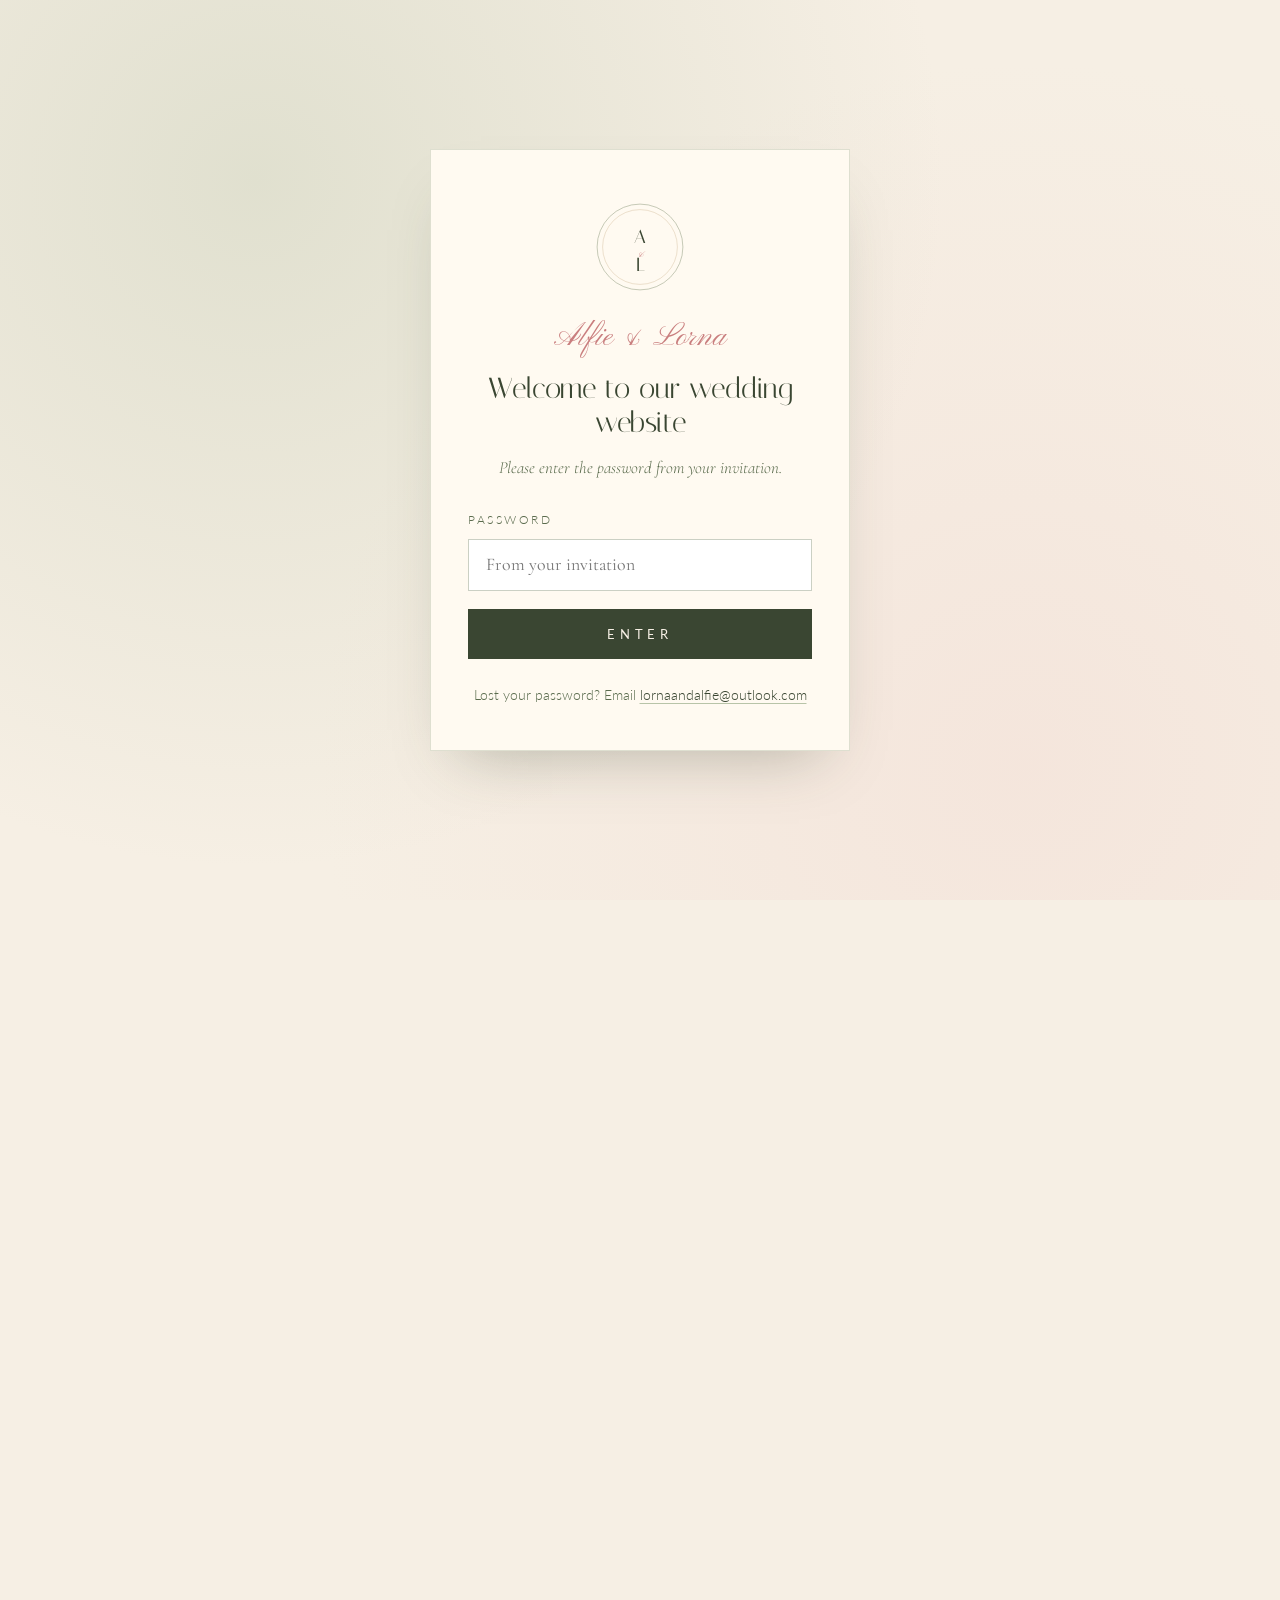
==== commit 6ba606bc: "Day page: final song then home time wording Co-Authored-By: Claude Sonnet 5.5 <noreply@anthropic.com" ====
--- a/day.html
+++ b/day.html
@@ -29,7 +29,7 @@
   <link rel="preconnect" href="https://fonts.googleapis.com" />
   <link rel="preconnect" href="https://fonts.gstatic.com" crossorigin />
   <link href="https://fonts.googleapis.com/css2?family=Cormorant+Garamond:ital,wght@0,400;0,500;0,600;1,400&family=Italiana&family=Lato:wght@300;400;700&family=Pinyon+Script&display=swap" rel="stylesheet" />
-  <link rel="stylesheet" href="styles.css?v=20260729-72" />
+  <link rel="stylesheet" href="styles.css?v=20260729-73" />
 
   <script type="application/ld+json">
   {
@@ -221,7 +221,7 @@
             <svg viewBox="0 0 40 40"><path d="M28 18 A8 8 0 1 1 22 12 A6 6 0 0 0 28 18 Z" fill="none" stroke="#3a4632" stroke-width="1.2" stroke-linejoin="round"/></svg>
           </div>
           <span class="time">12:00 am</span>
-          <div class="sch-text"><strong>Home time</strong><span>Thank you for celebrating with us. Safe travels home.</span></div>
+          <div class="sch-text"><strong>Final song then home time</strong><span>Traditional final Scottish song to end the evening. Thank you for celebrating with us. Safe travels home.</span></div>
         </li>
       </ol>
     </section>
@@ -245,7 +245,7 @@
     </footer>
   </main>
 
-  <script src="guests.js?v=20260729-6"></script>
-  <script src="app.js?v=20260729-27"></script>
+  <script src="guests.js?v=20260729-8"></script>
+  <script src="app.js?v=20260729-28"></script>
 </body>
 </html>
--- a/styles.css
+++ b/styles.css
@@ -308,6 +308,8 @@
   gap: 1.8rem;
   margin: 0;
   padding: 0;
+  position: relative;
+  z-index: 3;              /* always above the centred countdown so links stay clickable */
 }
 .topnav a {
   position: relative;
@@ -2888,6 +2890,8 @@
   left: 50%;
   transform: translateX(-50%);
   margin: 0;
+  z-index: 1;
+  pointer-events: none;    /* purely informational — never intercept nav clicks */
 }
 @media (max-width: 900px) {
   .nav-countdown { position: static; transform: none; margin: 0 0.4rem; }
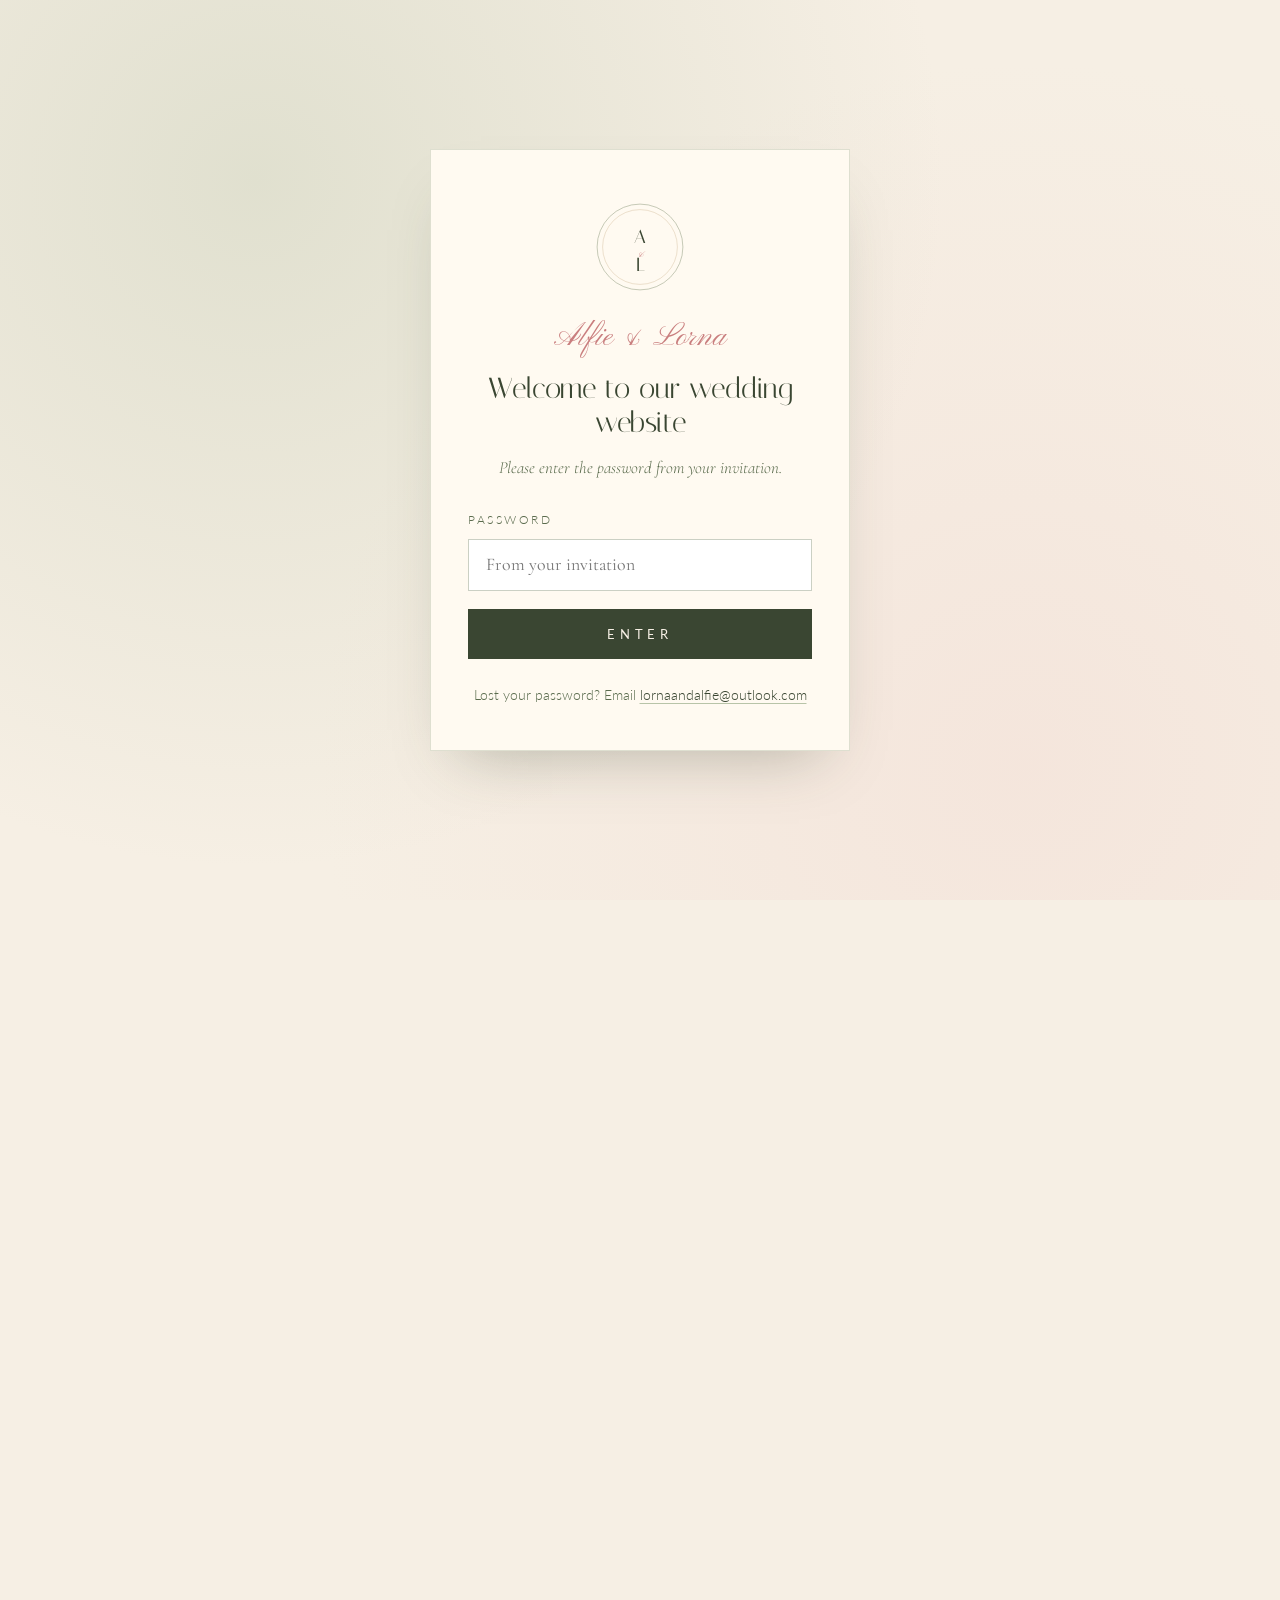
==== commit b961f647: "Day page: shift evening timings, add 11pm end of ceilidh and DJ, revert home time wording Co-Authore" ====
--- a/day.html
+++ b/day.html
@@ -29,7 +29,7 @@
   <link rel="preconnect" href="https://fonts.googleapis.com" />
   <link rel="preconnect" href="https://fonts.gstatic.com" crossorigin />
   <link href="https://fonts.googleapis.com/css2?family=Cormorant+Garamond:ital,wght@0,400;0,500;0,600;1,400&family=Italiana&family=Lato:wght@300;400;700&family=Pinyon+Script&display=swap" rel="stylesheet" />
-  <link rel="stylesheet" href="styles.css?v=20260729-73" />
+  <link rel="stylesheet" href="styles.css?v=20260729-74" />
 
   <script type="application/ld+json">
   {
@@ -185,14 +185,14 @@
           <div class="sch-icon">
             <svg viewBox="0 0 40 40"><path d="M12 28 H28 M14 28 V18 H26 V28 M16 18 V14 H24 V18 M19 14 V10 H21 V14" fill="none" stroke="#3a4632" stroke-width="1.2"/></svg>
           </div>
-          <span class="time">6:30 pm</span>
+          <span class="time">7:00 pm</span>
           <div class="sch-text"><strong>Cake cut &amp; first dance</strong></div>
         </li>
         <li class="reveal">
           <div class="sch-icon">
             <svg viewBox="0 0 40 40"><path d="M14 12 V24 A4 4 0 1 0 18 24 V14 H26" fill="none" stroke="#3a4632" stroke-width="1.2" stroke-linejoin="round"/></svg>
           </div>
-          <span class="time">7:00 pm</span>
+          <span class="time">7:30 pm</span>
           <div class="sch-text"><strong>Ceilidh</strong><span>Live ceilidh band. No experience needed, the caller will keep you right.</span></div>
         </li>
         <li class="reveal">
@@ -211,6 +211,13 @@
         </li>
         <li class="reveal">
           <div class="sch-icon">
+            <svg viewBox="0 0 40 40"><path d="M14 12 V24 A4 4 0 1 0 18 24 V14 H26 M26 12 V22 A4 4 0 1 1 22 26" fill="none" stroke="#3a4632" stroke-width="1.2" stroke-linejoin="round"/></svg>
+          </div>
+          <span class="time">11:00 pm</span>
+          <div class="sch-text"><strong>End of the ceilidh and DJ</strong></div>
+        </li>
+        <li class="reveal">
+          <div class="sch-icon">
             <svg viewBox="0 0 40 40"><path d="M14 14 V26 Q14 30 20 30 Q26 30 26 26 V14 Z M14 14 H26 M20 30 V36" fill="none" stroke="#3a4632" stroke-width="1.2" stroke-linejoin="round"/></svg>
           </div>
           <span class="time">11:45 pm</span>
@@ -221,7 +228,7 @@
             <svg viewBox="0 0 40 40"><path d="M28 18 A8 8 0 1 1 22 12 A6 6 0 0 0 28 18 Z" fill="none" stroke="#3a4632" stroke-width="1.2" stroke-linejoin="round"/></svg>
           </div>
           <span class="time">12:00 am</span>
-          <div class="sch-text"><strong>Final song then home time</strong><span>Traditional final Scottish song to end the evening. Thank you for celebrating with us. Safe travels home.</span></div>
+          <div class="sch-text"><strong>Home time</strong><span>Thank you for celebrating with us. Safe travels home.</span></div>
         </li>
       </ol>
     </section>
@@ -246,6 +253,6 @@
   </main>
 
   <script src="guests.js?v=20260729-8"></script>
-  <script src="app.js?v=20260729-28"></script>
+  <script src="app.js?v=20260729-29"></script>
 </body>
 </html>
--- a/styles.css
+++ b/styles.css
@@ -2846,6 +2846,13 @@
 }
 .nav-drop-menu li { display: block; margin: 0; }
 .nav-drop-menu[hidden] { display: none !important; }
+/* `.topnav ul { position: relative }` (0,1,1) out-ranks `.nav-drop-menu` (0,1,0), which
+   turned the panel into an in-flow, relatively-offset box: it stretched the fixed nav
+   to ~325px and the panel opened hundreds of px down the page. Re-assert absolute
+   with higher specificity on desktop only (mobile keeps its static in-drawer list). */
+@media (min-width: 901px) {
+  .topnav .nav-dropdown .nav-drop-menu { position: absolute; }
+}
 .nav-drop-menu li a {
   display: block;
   padding: 0.6rem 1.1rem;
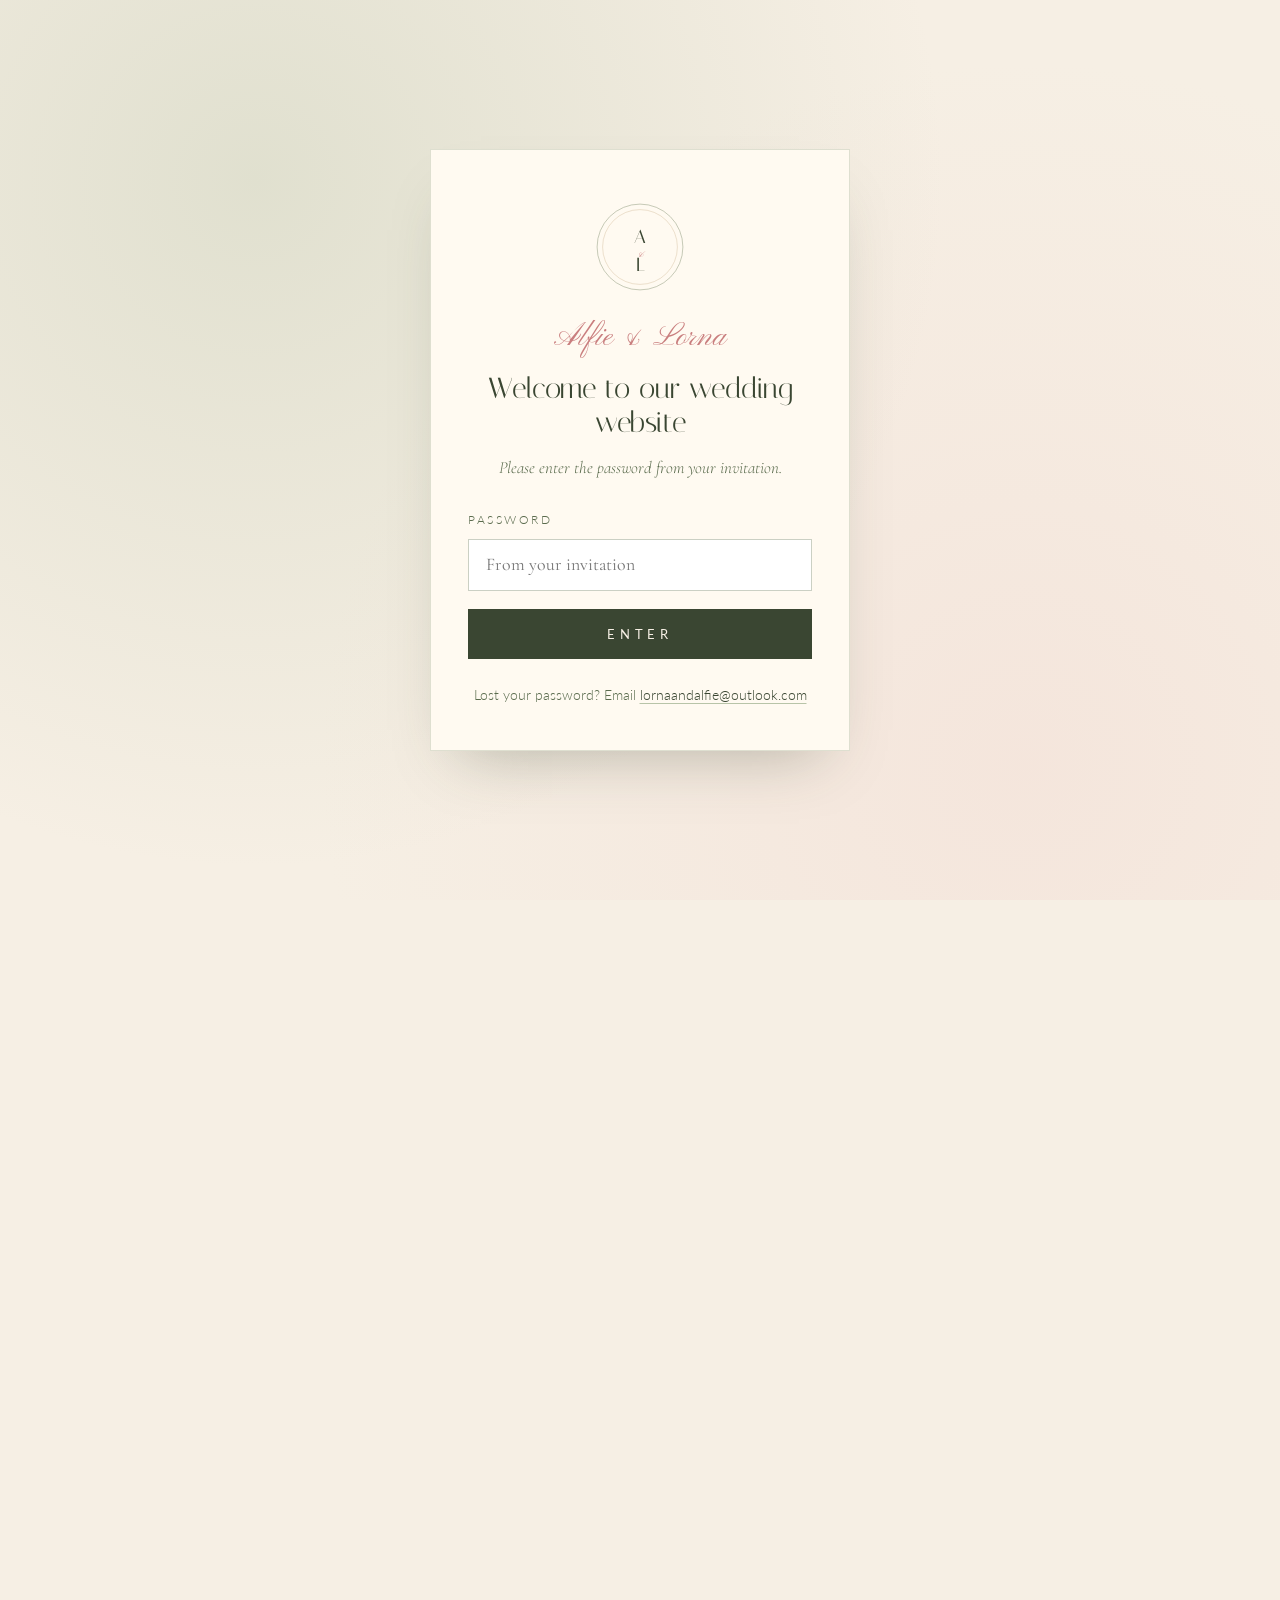
==== commit 4d3b97a5: "Add Gifts page and nav/home links; final Scottish song note at 11pm Co-Authored-By: Claude Sonnet 5." ====
--- a/day.html
+++ b/day.html
@@ -29,7 +29,7 @@
   <link rel="preconnect" href="https://fonts.googleapis.com" />
   <link rel="preconnect" href="https://fonts.gstatic.com" crossorigin />
   <link href="https://fonts.googleapis.com/css2?family=Cormorant+Garamond:ital,wght@0,400;0,500;0,600;1,400&family=Italiana&family=Lato:wght@300;400;700&family=Pinyon+Script&display=swap" rel="stylesheet" />
-  <link rel="stylesheet" href="styles.css?v=20260729-74" />
+  <link rel="stylesheet" href="styles.css?v=20260729-75" />
 
   <script type="application/ld+json">
   {
@@ -131,6 +131,7 @@
             <li><a href="/travel">Travel &amp; Stay</a></li>
             <li><a href="/gallery">Gallery</a></li>
             <li><a href="/dress">Dress Code</a></li>
+            <li><a href="/gifts">Gifts</a></li>
             <li><a href="/faq">FAQs</a></li>
           </ul>
         </li>
@@ -214,7 +215,7 @@
             <svg viewBox="0 0 40 40"><path d="M14 12 V24 A4 4 0 1 0 18 24 V14 H26 M26 12 V22 A4 4 0 1 1 22 26" fill="none" stroke="#3a4632" stroke-width="1.2" stroke-linejoin="round"/></svg>
           </div>
           <span class="time">11:00 pm</span>
-          <div class="sch-text"><strong>End of the ceilidh and DJ</strong></div>
+          <div class="sch-text"><strong>End of the ceilidh and DJ</strong><span>Stay for the finale: a traditional final Scottish song to end the ceilidh. It's worth waiting for!</span></div>
         </li>
         <li class="reveal">
           <div class="sch-icon">
@@ -253,6 +254,6 @@
   </main>
 
   <script src="guests.js?v=20260729-8"></script>
-  <script src="app.js?v=20260729-29"></script>
+  <script src="app.js?v=20260729-30"></script>
 </body>
 </html>
--- a/styles.css
+++ b/styles.css
@@ -2611,6 +2611,7 @@
 }
 .widget-card:hover .widget-btn { background: var(--blush-deep); }
 .widget-card-rsvp {
+  grid-column: 1 / -1;  /* full-width banner closes the grid whatever the column count */
   background: var(--forest);
   justify-content: center;
   text-align: center;
